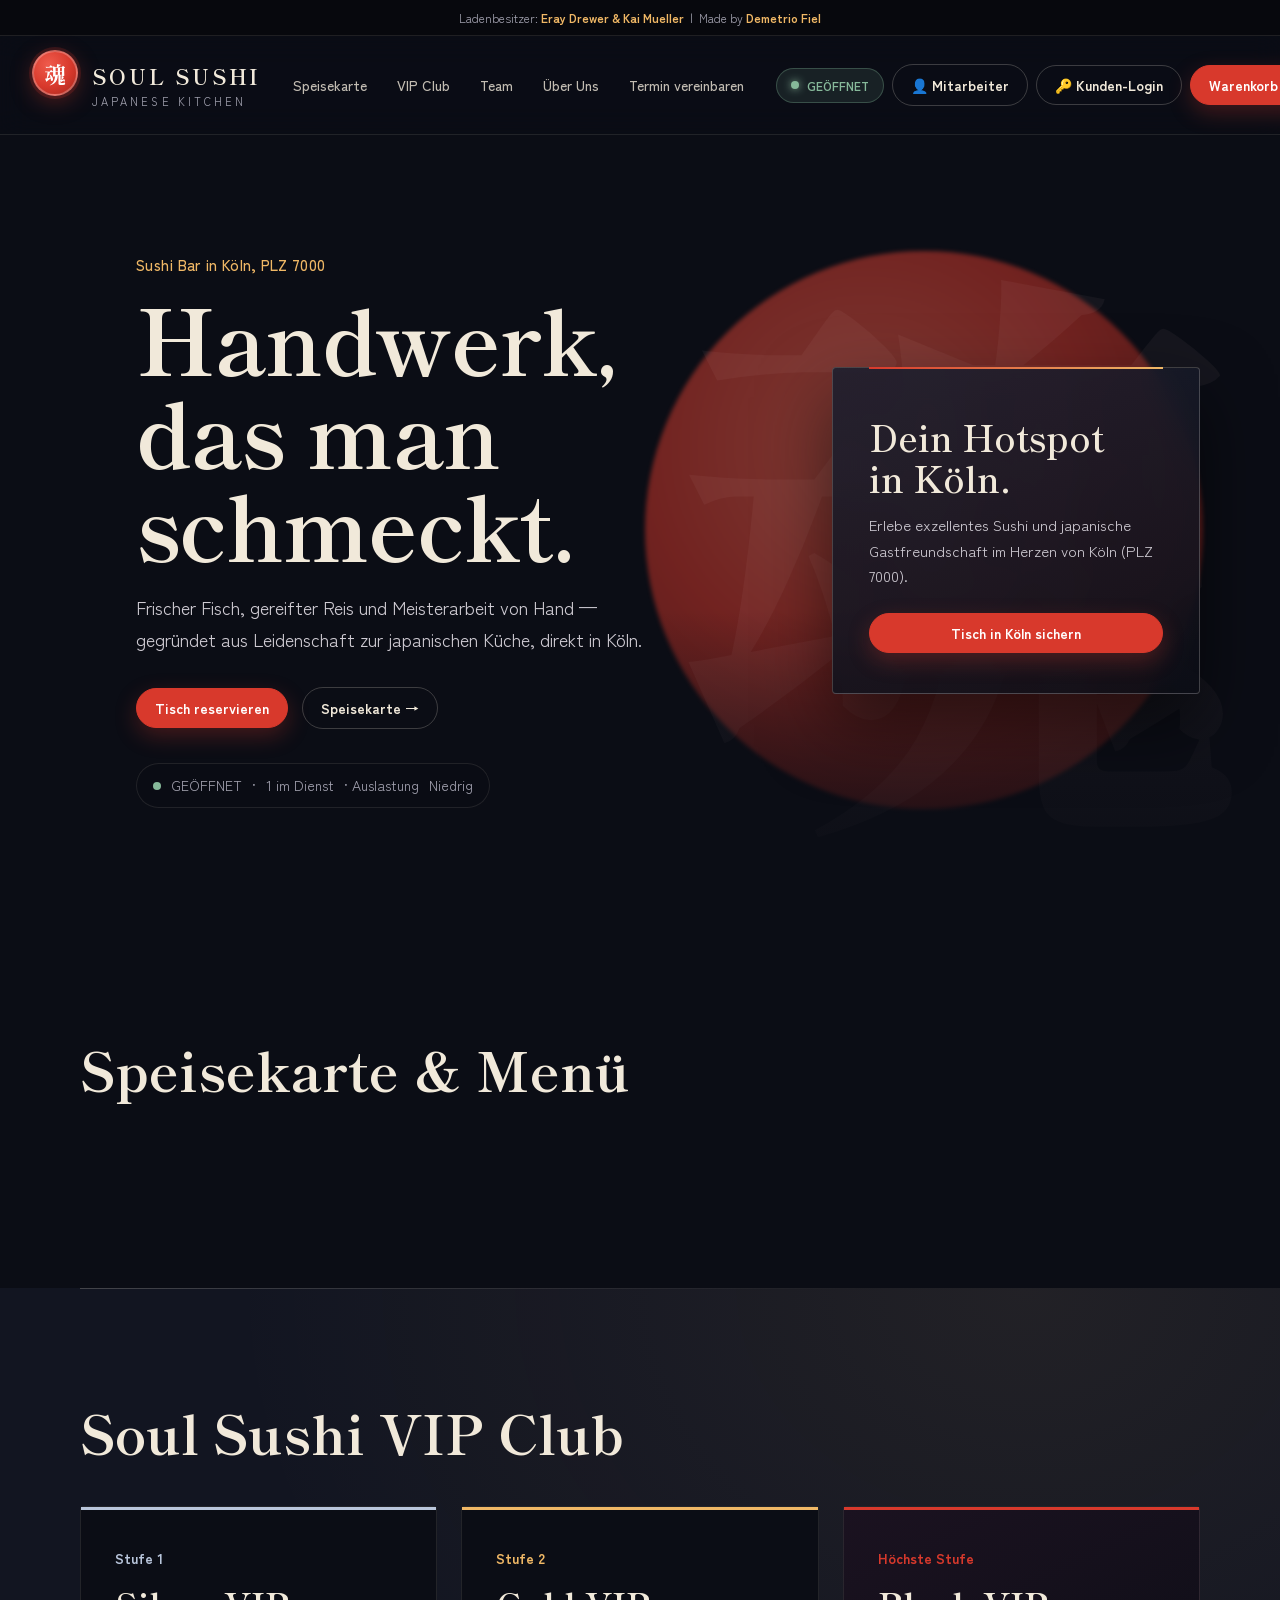
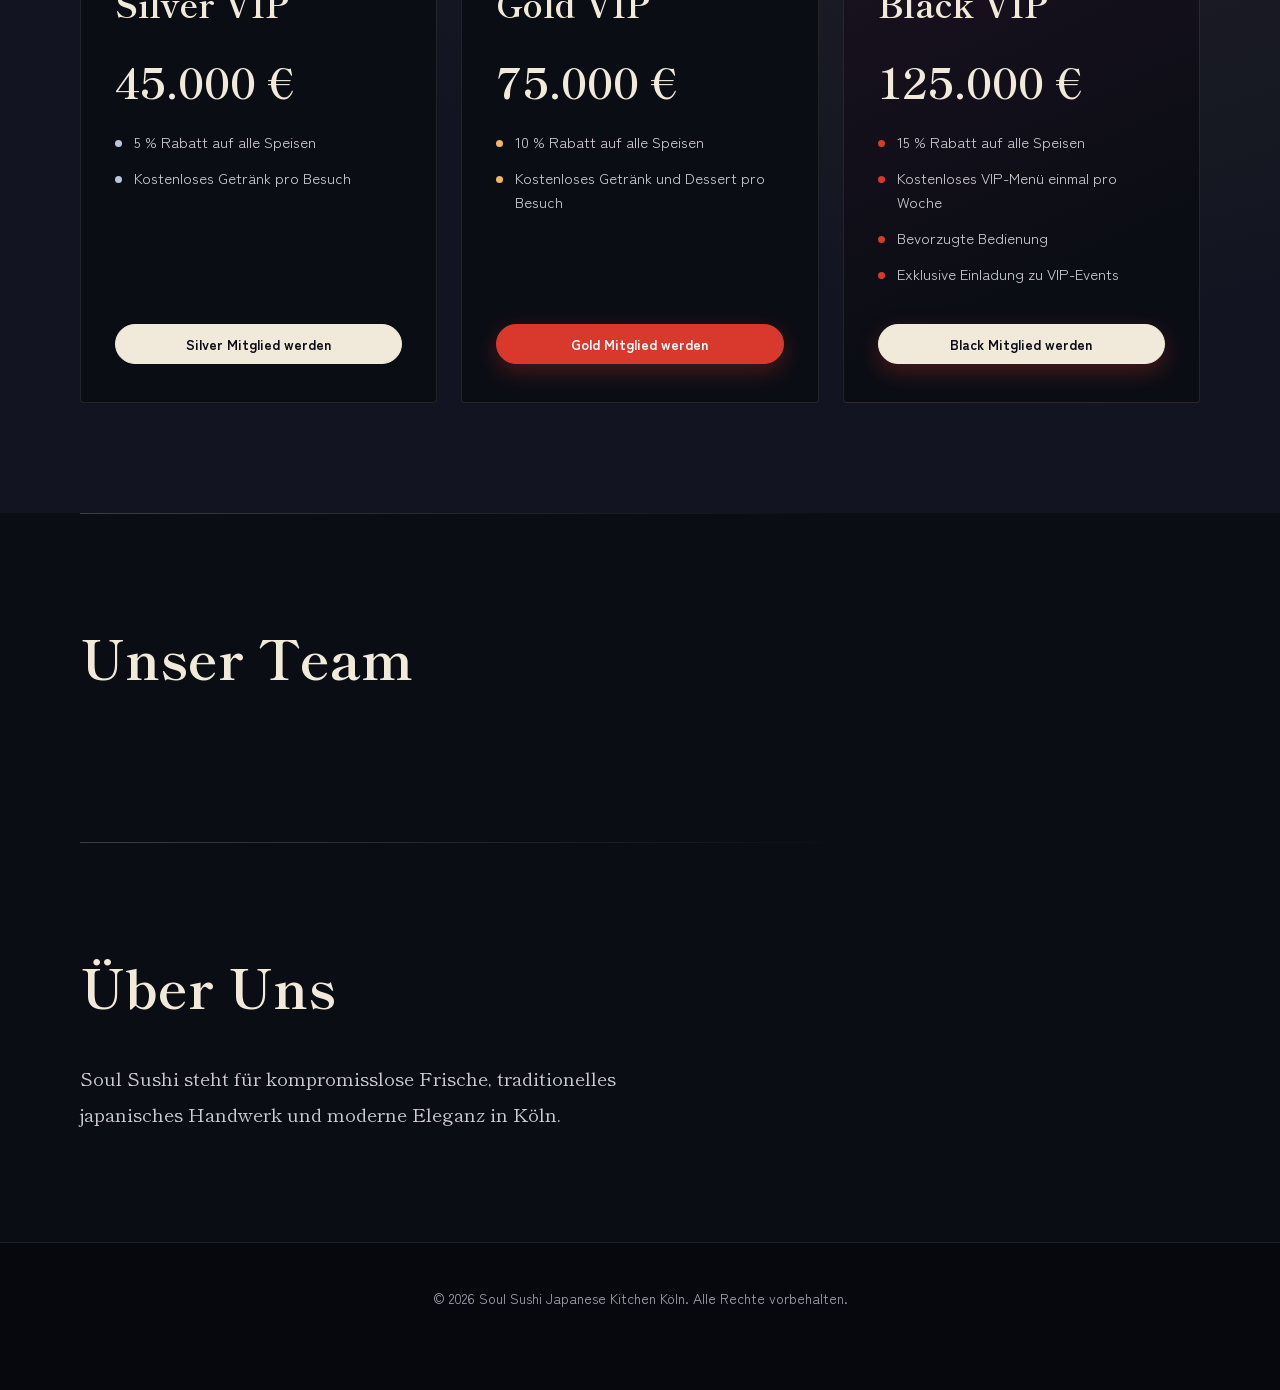
==== index.html @ c43ef445 "Add files via upload" ====
<!DOCTYPE html>
<html lang="de">
<head>
    <meta charset="UTF-8">
    <meta name="viewport" content="width=device-width, initial-scale=1.0">
    <title>SOUL SUSHI — Japanese Kitchen</title>
    <link rel="preconnect" href="https://fonts.googleapis.com">
    <link href="https://fonts.googleapis.com/css2?family=Shippori+Mincho:wght@500;600;700&family=Zen+Kaku+Gothic+New:wght@400;500;700&display=swap" rel="stylesheet">
    <link rel="stylesheet" href="style.css">
    <link rel="stylesheet" href="site.css">
</head>
<body>

    <!-- GANZ OBEN: Ladenbesitzer & Made by -->
    <div class="top-watermark-bar">
        Ladenbesitzer: <span>Eray Drewer & Kai Mueller</span> &nbsp;|&nbsp; Made by <span>Demetrio Fiel</span>
    </div>

    <header class="site-header">
        <div class="header-brand">
            <div class="emblem-badge"><span class="emblem-kanji">魂</span></div>
            <div class="brand-text">
                <h1>SOUL SUSHI</h1>
                <span>JAPANESE KITCHEN</span>
            </div>
        </div>

        <nav class="main-nav">
            <a href="#speisekarte" class="nav-link">Speisekarte</a>
            <a href="#vip" class="nav-link">VIP Club</a>
            <a href="#team" class="nav-link">Team</a>
            <a href="#about" class="nav-link">Über Uns</a>
            <a href="#termin" class="nav-link" onclick="openAppointmentModal(event)">Termin vereinbaren</a>
        </nav>

        <div class="header-actions">
            <div id="shopStatusBadge" class="status-badge"><span class="status-dot"></span><span id="shopStatusText">GEÖFFNET</span></div>
            <a href="staff.html" class="btn-nav-outline">👤 Mitarbeiter</a>
            <button type="button" class="btn-nav-outline" onclick="openCustomerAuthModal()" id="customerNavBtn">🔑 Kunden-Login</button>
            <button type="button" class="btn-nav-outline" onclick="openReservationModal()">Tisch reservieren</button>
            <button type="button" class="btn-red" onclick="openCartModal()">Warenkorb (<span id="cartCount">0</span>)</button>
        </div>
    </header>

    <section class="hero-section">
        <div class="hero-kanji" aria-hidden="true">魂</div>
        <div id="embers" aria-hidden="true"></div>
        <div class="hero-content">
            <!-- HIER GEÄNDERT: Köln PLZ 7000 -->
            <span class="eyebrow-red">Sushi Bar in Köln, PLZ 7000</span>
            <h2 class="hero-title">Handwerk, <br>das man schmeckt.</h2>
            <p class="hero-desc">Frischer Fisch, gereifter Reis und Meisterarbeit von Hand — gegründet aus Leidenschaft zur japanischen Küche, direkt in Köln.</p>
            <div class="hero-buttons">
                <button type="button" class="btn-red" onclick="openReservationModal()">Tisch reservieren</button>
                <a href="#speisekarte" class="btn-nav-outline">Speisekarte →</a>
            </div>
            <div class="hero-status-bar"><span class="status-dot-green"></span><span id="heroStatusSpan">GEÖFFNET</span> · <span id="heroActiveStaff">1 im Dienst</span> · Auslastung <span id="heroWorkload">Niedrig</span></div>
        </div>
        <div class="hero-right-box">
            <h3>Dein Hotspot <br>in Köln.</h3>
            <p>Erlebe exzellentes Sushi und japanische Gastfreundschaft im Herzen von Köln (PLZ 7000).</p>
            <button type="button" class="btn-red full-width" onclick="openReservationModal()">Tisch in Köln sichern</button>
        </div>
    </section>

    <main>
        <section id="speisekarte" class="content-section">
            <div class="section-header">
                <h2>Speisekarte & Menü</h2>
            </div>
            <div id="menuTabsContainer" class="menu-tabs-row"></div>
            <div id="menuGridContainer" class="menu-grid"></div>
        </section>

        <!-- VIP CLUB BEREICH -->
        <section id="vip" class="content-section">
            <div class="section-header">
                <h2>Soul Sushi VIP Club</h2>
            </div>
            <div class="vip-grid">
                <div class="vip-card silver">
                    <div>
                        <span class="vip-tier-label">Stufe 1</span>
                        <h3>Silver VIP</h3>
                        <div class="vip-price">45.000 €</div>
                        <ul class="vip-features"><li>5 % Rabatt auf alle Speisen</li><li>Kostenloses Getränk pro Besuch</li></ul>
                    </div>
                    <button type="button" class="btn-white full-width" onclick="openVipApplyModal('Silver VIP')">Silver Mitglied werden</button>
                </div>
                <div class="vip-card gold">
                    <div>
                        <span class="vip-tier-label">Stufe 2</span>
                        <h3>Gold VIP</h3>
                        <div class="vip-price">75.000 €</div>
                        <ul class="vip-features"><li>10 % Rabatt auf alle Speisen</li><li>Kostenloses Getränk und Dessert pro Besuch</li></ul>
                    </div>
                    <button type="button" class="btn-red full-width" onclick="openVipApplyModal('Gold VIP')">Gold Mitglied werden</button>
                </div>
                <div class="vip-card black">
                    <div>
                        <span class="vip-tier-label">Höchste Stufe</span>
                        <h3>Black VIP</h3>
                        <div class="vip-price">125.000 €</div>
                        <ul class="vip-features"><li>15 % Rabatt auf alle Speisen</li><li>Kostenloses VIP-Menü einmal pro Woche</li><li>Bevorzugte Bedienung</li><li>Exklusive Einladung zu VIP-Events</li></ul>
                    </div>
                    <button type="button" class="btn-red full-width" style="background: var(--washi); color: var(--ink); border-color: var(--washi);" onclick="openVipApplyModal('Black VIP')">Black Mitglied werden</button>
                </div>
            </div>
        </section>

        <section id="team" class="content-section">
            <div class="section-header">
                <h2>Unser Team</h2>
            </div>
            <div id="teamGridContainer" class="teamlist-cards-grid"></div>
        </section>

        <section id="about" class="content-section">
            <div class="section-header">
                <h2>Über Uns</h2>
            </div>
            <p>Soul Sushi steht für kompromisslose Frische, traditionelles japanisches Handwerk und moderne Eleganz in Köln.</p>
        </section>
    </main>

    <footer class="site-footer"><p>© 2026 Soul Sushi Japanese Kitchen Köln. Alle Rechte vorbehalten.</p></footer>

    <!-- KUNDEN LOGIN / REGISTRIERUNGS MODAL -->
    <div class="modal-backdrop" id="customerAuthModal">
        <div class="modal-box" style="max-width: 420px;">
            <h3 id="authModalTitle">Anmelden</h3>
            <div id="authErrorMsg" style="color: #c82333; font-size: 12px; margin-bottom: 10px; display: none;"></div>
            
            <form id="authForm" onsubmit="handleCustomerAuth(event)">
                <label class="field-label">BENUTZERNAME</label>
                <input type="text" id="authUsername" required placeholder="Dein Benutzername">
                
                <label class="field-label">PASSWORT</label>
                <input type="password" id="authPassword" required placeholder="••••••••">

                <div class="form-row" style="margin-top: 20px; flex-direction: column; gap: 10px;">
                    <button type="submit" class="btn-red full-width" id="authSubmitBtn">EINLOGGEN</button>
                    <button type="button" class="btn-nav-outline full-width" onclick="toggleAuthMode()" id="authSwitchBtn">Noch kein Konto? Hier registrieren</button>
                    <button type="button" class="btn-nav-outline full-width" onclick="closeCustomerAuthModal()">Abbrechen</button>
                </div>
            </form>
        </div>
    </div>

    <!-- KUNDEN PROFIL DASHBOARD MODAL -->
    <div class="modal-backdrop" id="customerProfileModal">
        <div class="modal-box" style="max-width: 480px;">
            <button type="button" class="profile-close-btn" onclick="closeCustomerAuthModal()" aria-label="Profil schließen" title="Schließen">&times;</button>
            <h3 id="profileUsernameTitle">Willkommen</h3>
            <div style="background: rgba(241,233,218,.04); padding: 20px; border-radius: 3px; margin-bottom: 20px; border: 1px solid var(--line);">
                <p style="margin: 0 0 10px 0; font-size: 14px;"><strong>Kundenstatus:</strong> <span id="profileVipBadge" style="color: var(--lantern);">Kein VIP</span></p>
                <p style="margin: 0 0 10px 0; font-size: 14px;"><strong>Stammkunden-Status:</strong> <span id="profileStammBadge">Nein</span></p>
                <p style="margin: 0 0 10px 0; font-size: 14px;"><strong>Hausverbot:</strong> <span id="profileHausverbotBadge" style="color: var(--matcha);">Nein</span></p>
                <p style="margin: 0; font-size: 14px;"><strong>Dein Rabatt:</strong> <span id="profileDiscount" style="color: var(--matcha);">0 %</span></p>
            </div>
            <div style="margin-bottom: 20px;">
                <p style="margin: 0 0 10px 0; font-size: 14px;"><strong>Deine Termine</strong></p>
                <div id="profileAppointments" style="max-height: 200px; overflow-y: auto;"></div>
            </div>
            <button type="button" class="btn-red full-width" onclick="customerLogout()">ABMELDEN</button>
        </div>
    </div>

    <!-- VIP BEWERBUNGS MODAL -->
    <div class="modal-backdrop" id="vipApplyModal">
        <div class="modal-box" style="max-width: 420px;">
            <h3 id="vipApplyTitle">VIP Mitglied werden</h3>
            <p style="font-size: 13px; color: #ccc; margin-bottom: 15px;">Bitte gib deine Handynummer an, damit unsere Leitungsebene deinen Antrag bearbeiten kann.</p>
            <form onsubmit="submitVipApplication(event)">
                <input type="hidden" id="vipApplyTier">
                <label class="field-label">HANDYNUMMER</label>
                <input type="tel" id="vipApplyPhone" required placeholder="+49 176 ...">
                <div class="form-row">
                    <button type="button" class="btn-nav-outline full-width" onclick="closeVipApplyModal()">Abbrechen</button>
                    <button type="submit" class="btn-red full-width">Antrag absenden</button>
                </div>
            </form>
        </div>
    </div>

    <!-- TERMIN VEREINBAREN -->
    <div class="modal-backdrop" id="appointmentModal">
        <div class="modal-box">
            <h3>Termin anfragen</h3>
            <form onsubmit="submitAppointment(event)">
                <label class="field-label">NAME</label>
                <input type="text" id="apptName" required maxlength="60" placeholder="Dein Name">
                <label class="field-label">ANLIEGEN</label>
                <input type="text" id="apptConcern" required maxlength="400" placeholder="Worum geht es?">
                <label class="field-label">DATUM</label>
                <input type="date" id="apptDateInput" required>
                <label class="field-label">UHRZEIT</label>
                <input type="time" id="apptTimeInput" required>
                <label class="field-label">TELEFONNUMMER</label>
                <input type="tel" id="apptPhone" required maxlength="40" placeholder="+49 176 ...">
                <div class="form-row" style="margin-top:20px;">
                    <button type="button" class="btn-nav-outline full-width" onclick="closeAppointmentModal()">Abbrechen</button>
                    <button type="submit" class="btn-red full-width">Anfragen</button>
                </div>
            </form>
        </div>
    </div>

    <div class="modal-backdrop" id="reservationModal">
        <div class="modal-box">
            <h3>Reservierung anfragen</h3>
            <form onsubmit="submitReservation(event)">
                <label class="field-label">NAME</label>
                <input type="text" id="resName" required placeholder="Dein Name">
                <label class="field-label">PERSONENANZAHL</label>
                <input type="number" id="resGuests" min="1" max="20" value="2" required>
                <label class="field-label">DATUM</label>
                <input type="text" id="resDate" value="Heute" required>
                <label class="field-label">UHRZEIT</label>
                <input type="text" id="resTime" value="19:00" required>
                <label class="field-label">BEREICH</label>
                <select id="resType">
                    <option value="Hauptraum">Hauptraum</option>
                    <option value="Sushi Bar">Sushi Bar</option>
                </select>
                <div class="form-row" style="margin-top:20px;">
                    <button type="button" class="btn-nav-outline full-width" onclick="closeReservationModal()">Abbrechen</button>
                    <button type="submit" class="btn-red full-width">Anfragen</button>
                </div>
            </form>
        </div>
    </div>

    <div class="modal-backdrop" id="cartModal">
        <div class="modal-box">
            <h3>Warenkorb</h3>
            <div id="cartItemsList" style="margin: 15px 0; max-height: 250px; overflow-y: auto;"></div>
            <div class="cart-total-row"><span>Gesamtsumme:</span><strong id="cartModalTotal">0,00 €</strong></div>
            <div class="form-row" style="margin-top:20px;">
                <button type="button" class="btn-nav-outline full-width" onclick="closeCartModal()">Schließen</button>
                <button type="button" class="btn-red full-width" onclick="checkoutOrder()">Bestellung absenden</button>
            </div>
        </div>
    </div>

    <div id="toast" class="toast"></div>
    <div id="discordCommunityLink" style="text-align:center;padding:18px 12px;background:#07080d;color:var(--washi);">
        <a id="discordInviteAnchor" href="#" target="_blank" rel="noopener noreferrer" style="display:none;color:var(--lantern);font-weight:700;text-decoration:none;">💬 Tritt unserem Discord-Server bei</a>
    </div>
    <script src="config.js"></script>
    <script src="api.js"></script>
    <script src="app.js"></script>
    <script src="fx.js"></script>
</body>
</html>
---- style.css ----
:root {
    --bg-dark: #0b0d15;
    --panel-dark: #121521;
    --panel-border: rgba(241, 233, 218, 0.12);
    --accent-red: #d8392c;
    --accent-red-hover: #e8483a;
    --text-main: #f1e9da;
    --text-muted: #a3a2b0;
    --green-live: #86b99a;
    --gold-role: #f0b866;
    --font-serif: 'Shippori Mincho', Georgia, serif;
    --font-sans: 'Zen Kaku Gothic New', system-ui, sans-serif;
}

* { box-sizing: border-box; margin: 0; padding: 0; }

body {
    background-color: var(--bg-dark);
    color: var(--text-main);
    font-family: var(--font-sans);
    overflow-x: hidden;
    min-height: 100vh;
}

/* --- NAVBAR --- */
.navbar {
    position: fixed; top: 0; left: 0; width: 100%; z-index: 50;
    display: flex; justify-content: space-between; align-items: center;
    padding: 18px 36px;
    background: linear-gradient(to bottom, rgba(0, 0, 0, 0.85), rgba(0, 0, 0, 0));
}
.nav-left, .nav-right { display: flex; align-items: center; gap: 22px; }
.brand-logo { display: flex; align-items: center; gap: 10px; text-decoration: none; color: #fff; }
.brand-icon { font-size: 24px; }
.brand-text { display: flex; flex-direction: column; }
.brand-title { font-weight: 800; font-size: 13px; letter-spacing: 2px; }
.brand-sub { font-size: 9px; letter-spacing: 3px; color: var(--text-muted); }

.nav-links { display: flex; gap: 18px; margin-left: 16px; }
.nav-links button {
    background: none; border: none; color: #e0e0e0; font-family: var(--font-sans);
    font-size: 11px; font-weight: 600; letter-spacing: 1.5px; cursor: pointer;
}
.nav-links button:hover { color: #fff; }

.nav-status-badge { display: flex; align-items: center; gap: 8px; font-size: 11px; font-weight: 700; letter-spacing: 1.5px; }
.status-dot { width: 8px; height: 8px; border-radius: 50%; background-color: var(--green-live); box-shadow: 0 0 8px var(--green-live); }
.status-dot.closed { background-color: var(--accent-red); box-shadow: 0 0 8px var(--accent-red); }

.btn-nav-outline {
    background: rgba(15, 15, 18, 0.75); border: 1px solid rgba(255, 255, 255, 0.25);
    color: #fff; padding: 9px 16px; font-size: 11px; font-weight: 600; letter-spacing: 1.5px;
    cursor: pointer; backdrop-filter: blur(6px);
}
.btn-nav-outline:hover { border-color: #fff; background: rgba(255, 255, 255, 0.1); }

.btn-nav-cart {
    background: var(--accent-red); border: none; color: #fff;
    padding: 10px 16px; font-size: 11px; font-weight: 700; letter-spacing: 1.5px; cursor: pointer;
}

/* --- SPLIT HERO --- */
.split-hero { position: relative; width: 100vw; height: 100vh; overflow: hidden; display: flex; }
.hero-left { position: absolute; inset: 0; width: 100%; height: 100%; z-index: 1; }
.hero-right { position: absolute; inset: 0; width: 100%; height: 100%; z-index: 2; clip-path: polygon(51% 0, 100% 0, 100% 100%, 61% 100%); }
.diagonal-divider { position: absolute; inset: 0; z-index: 3; pointer-events: none; }
.diagonal-divider::after {
    content: ''; position: absolute; top: -5%; left: 51%; width: 1px; height: 115%;
    background: rgba(255, 255, 255, 0.35); transform: rotate(-10.8deg); transform-origin: top left;
}
.hero-bg { position: absolute; inset: 0; background-size: cover; background-position: center; }
.left-bg { background-image: url('https://images.unsplash.com/photo-1579871494447-9811cf80d66c?auto=format&fit=crop&w=1800&q=80'); }
.right-bg { background-image: url('https://images.unsplash.com/photo-1553621042-f6e147245754?auto=format&fit=crop&w=1800&q=80'); }
.left-overlay { position: absolute; inset: 0; background: linear-gradient(90deg, rgba(8, 8, 10, 0.88) 0%, rgba(8, 8, 10, 0.55) 45%, rgba(8, 8, 10, 0.35) 100%); }
.right-overlay { position: absolute; inset: 0; background: linear-gradient(270deg, rgba(8, 8, 10, 0.92) 0%, rgba(8, 8, 10, 0.72) 45%, rgba(8, 8, 10, 0.5) 100%); }

.hero-content-left { position: relative; z-index: 4; max-width: 540px; padding: 150px 0 0 60px; }
.emblem-badge {
    width: 130px; height: 130px; border-radius: 50%; border: 2px solid rgba(255, 255, 255, 0.25);
    background: rgba(10, 10, 12, 0.8); display: flex; align-items: center; justify-content: center; margin-bottom: 24px;
}
.emblem-inner { text-align: center; display: flex; flex-direction: column; align-items: center; }
.emblem-kanji { font-family: var(--font-serif); font-size: 34px; color: var(--accent-red); line-height: 1; }
.emblem-name { font-size: 11px; font-weight: 800; letter-spacing: 2px; margin-top: 4px; }
.emblem-stars { font-size: 9px; color: var(--gold-role); margin-top: 3px; }

.eyebrow-red { color: var(--accent-red); font-size: 11px; font-weight: 700; letter-spacing: 2.5px; text-transform: uppercase; margin-bottom: 10px; display: block; }
.hero-title { font-family: var(--font-serif); font-size: 64px; font-weight: 500; line-height: 1.04; margin-bottom: 18px; }
.hero-desc { font-size: 14px; line-height: 1.65; color: #d0d3d8; margin-bottom: 28px; max-width: 440px; }
.hero-actions { display: flex; align-items: center; gap: 22px; margin-bottom: 34px; }

.btn-white { background: #ffffff; color: #0a0a0c; border: none; padding: 14px 26px; font-family: var(--font-sans); font-size: 11px; font-weight: 700; letter-spacing: 1.8px; cursor: pointer; }
.btn-red { background: var(--accent-red); color: #ffffff; border: none; padding: 14px 26px; font-family: var(--font-sans); font-size: 11px; font-weight: 700; letter-spacing: 1.8px; cursor: pointer; }
.btn-red:hover { background: var(--accent-red-hover); }
.btn-ghost-arrow { background: none; border: none; color: #ffffff; font-family: var(--font-sans); font-size: 11px; font-weight: 600; letter-spacing: 2px; cursor: pointer; display: flex; align-items: center; gap: 10px; }

.live-pill { display: inline-flex; align-items: center; gap: 10px; background: rgba(15, 15, 18, 0.85); border: 1px solid rgba(255, 255, 255, 0.15); padding: 10px 18px; font-size: 12px; }

.hero-content-right { position: absolute; right: 60px; top: 165px; z-index: 4; max-width: 440px; display: flex; flex-direction: column; align-items: flex-end; text-align: right; }
.right-align { text-align: right; justify-content: flex-end; }
.right-brand { display: flex; align-items: center; gap: 12px; margin-bottom: 24px; }
.slash-bars { color: var(--accent-red); font-size: 34px; font-weight: 800; font-style: italic; letter-spacing: -2px; }
.right-logo-main { display: block; font-size: 32px; font-weight: 800; font-style: italic; letter-spacing: 2px; line-height: 1; }
.right-logo-sub { display: block; font-size: 10px; letter-spacing: 3.5px; color: var(--text-muted); margin-top: 4px; }

.countdown-label { font-size: 10px; letter-spacing: 2px; color: var(--text-muted); margin-bottom: 10px; }
.countdown-boxes { display: flex; justify-content: flex-end; gap: 8px; margin-bottom: 16px; }
.cd-box { background: rgba(15, 15, 18, 0.85); border: 1px solid rgba(255, 255, 255, 0.18); width: 54px; padding: 8px 0; text-align: center; }
.cd-box span { display: block; font-size: 18px; font-weight: 700; }
.cd-box small { font-size: 9px; color: var(--text-muted); }

.right-stats { display: flex; justify-content: flex-end; gap: 28px; }
.right-stats small { display: block; font-size: 9px; color: var(--text-muted); }
.right-stats strong { font-family: var(--font-serif); font-size: 22px; }

.scroll-hint { position: absolute; bottom: 22px; left: 50%; transform: translateX(-50%); z-index: 10; }
.mouse-icon { width: 22px; height: 36px; border: 1.5px solid rgba(255, 255, 255, 0.45); border-radius: 12px; display: flex; justify-content: center; padding-top: 6px; }
.mouse-icon span { width: 2px; height: 7px; background: #fff; border-radius: 2px; }

/* --- MODALS --- */
.modal-backdrop { position: fixed; inset: 0; background: rgba(0, 0, 0, 0.82); backdrop-filter: blur(8px); z-index: 100; display: none; align-items: center; justify-content: center; padding: 20px; }
.modal-backdrop.open { display: flex; }
.modal-box { background: var(--panel-dark); border: 1px solid var(--panel-border); width: 100%; max-width: 560px; max-height: 88vh; overflow-y: auto; padding: 28px; }
.modal-large { max-width: 920px; }
.modal-header { display: flex; justify-content: space-between; align-items: flex-start; border-bottom: 1px solid var(--panel-border); padding-bottom: 16px; margin-bottom: 20px; }
.modal-header h3 { font-family: var(--font-serif); font-size: 32px; font-weight: 500; }
.close-btn { background: none; border: 1px solid var(--panel-border); color: #fff; width: 34px; height: 34px; cursor: pointer; }

.category-tabs { display: flex; gap: 10px; margin-bottom: 20px; flex-wrap: wrap; }
.cat-tab { background: rgba(255, 255, 255, 0.05); border: 1px solid var(--panel-border); color: #ccc; padding: 8px 16px; font-size: 11px; font-weight: 600; cursor: pointer; }
.cat-tab.active { background: var(--accent-red); border-color: var(--accent-red); color: #fff; }
.menu-grid { display: grid; grid-template-columns: repeat(auto-fill, minmax(250px, 1fr)); gap: 16px; }
.menu-card { background: rgba(255, 255, 255, 0.03); border: 1px solid var(--panel-border); padding: 18px; display: flex; flex-direction: column; justify-content: space-between; }
.menu-card h4 { font-size: 16px; margin-bottom: 6px; }
.menu-card p { font-size: 12px; color: var(--text-muted); line-height: 1.5; margin-bottom: 14px; }
.menu-card-bottom { display: flex; justify-content: space-between; align-items: center; }

input, select { width: 100%; background: #0a0a0c; border: 1px solid var(--panel-border); color: #fff; padding: 11px 14px; font-family: var(--font-sans); font-size: 13px; margin-bottom: 12px; }
.form-row { display: flex; gap: 12px; }
.full-width { width: 100%; }
.pin-input { text-align: center; font-size: 24px; letter-spacing: 10px; }

.cart-item { display: flex; justify-content: space-between; align-items: center; padding: 12px 0; border-bottom: 1px solid var(--panel-border); }
.cart-total-row { display: flex; justify-content: space-between; font-size: 18px; margin: 16px 0; }

/* =========================================================
   MITARBEITERPORTAL (staff.html) & TEAMLISTE
   ========================================================= */
.staff-page-body { background: #090b12; min-height: 100vh; }
.staff-login-screen { min-height: 100vh; display: flex; align-items: center; justify-content: center; padding: 24px; background: radial-gradient(circle at 50% 0%, #1c2033 0%, #090b12 70%); }
.login-card { background: #111116; border: 1px solid rgba(255, 255, 255, 0.14); width: 100%; max-width: 440px; padding: 36px; }
.field-label { display: block; font-size: 10px; font-weight: 700; letter-spacing: 1.5px; color: #9ea3ab; margin-bottom: 6px; text-transform: uppercase; }
.demo-pins-box { margin-top: 18px; padding: 12px; background: rgba(255, 255, 255, 0.03); border: 1px solid rgba(255, 255, 255, 0.08); font-size: 11px; line-height: 1.6; color: #aaa; text-align: center; }
.back-home-link { display: block; text-align: center; margin-top: 18px; font-size: 12px; color: #fff; text-decoration: none; opacity: 0.75; }

.staff-workspace { min-height: 100vh; display: flex; flex-direction: column; }
.workspace-header {
    display: flex; justify-content: space-between; align-items: center;
    padding: 18px 36px; background: #101015; border-bottom: 1px solid rgba(255, 255, 255, 0.12);
    gap: 16px; flex-wrap: wrap;
}
.portal-badge { background: var(--accent-red); color: #fff; font-size: 10px; font-weight: 800; letter-spacing: 2px; padding: 6px 10px; }
.ws-brand { display: flex; align-items: center; gap: 14px; }
.ws-brand h2 { font-family: var(--font-serif); font-size: 26px; font-weight: 500; }
.ws-brand p { font-size: 12px; color: #aaa; }

.ws-nav { display: flex; gap: 8px; flex-wrap: wrap; }
.ws-tab { background: rgba(255, 255, 255, 0.05); border: 1px solid rgba(255, 255, 255, 0.12); color: #ccc; padding: 10px 16px; font-size: 12px; font-weight: 600; cursor: pointer; }
.ws-tab.active { background: #ffffff; color: #0a0a0c; border-color: #ffffff; }
.ws-actions { display: flex; gap: 10px; align-items: center; }

.workspace-main { flex: 1; max-width: 1500px; width: 100%; margin: 0 auto; padding: 32px 36px; }

/* WICHTIG: Nur der aktive Reiter wird angezeigt! */
.ws-panel { display: none; }
.ws-panel.active { display: block; }

.clock-hero-box { display: flex; justify-content: space-between; align-items: center; background: linear-gradient(90deg, #16161d, #101014); border: 1px solid rgba(255, 255, 255, 0.14); padding: 26px 32px; margin-bottom: 24px; flex-wrap: wrap; gap: 16px; }
.clock-hero-box h3 { font-family: var(--font-serif); font-size: 32px; font-weight: 500; }

.portal-kpi-row { display: grid; grid-template-columns: repeat(4, 1fr); gap: 18px; margin-bottom: 32px; }
.kpi-card { background: #121217; border: 1px solid var(--panel-border); padding: 20px; }
.kpi-card small { display: block; font-size: 10px; letter-spacing: 1.8px; color: var(--text-muted); margin-bottom: 8px; }
.kpi-card strong { font-family: var(--font-serif); font-size: 30px; }

.section-header-row { margin-bottom: 18px; border-bottom: 1px solid var(--panel-border); padding-bottom: 12px; }
.section-header-row h3 { font-family: var(--font-serif); font-size: 30px; font-weight: 500; }

.staff-grid { display: grid; grid-template-columns: repeat(auto-fill, minmax(320px, 1fr)); gap: 16px; }
.staff-card { background: #111115; border: 1px solid var(--panel-border); padding: 18px; display: flex; justify-content: space-between; align-items: center; }

/* TEAMLISTE MIT BILDERN (FÜR STARTSEITE & VORSCHAU) */
.teamlist-cards-grid { display: grid; grid-template-columns: repeat(auto-fill, minmax(220px, 1fr)); gap: 20px; }
.team-member-card { background: #111116; border: 1px solid rgba(255, 255, 255, 0.12); overflow: hidden; display: flex; flex-direction: column; }
.team-avatar-wrap { position: relative; width: 100%; height: 220px; background: #1a1a22; }
.team-avatar-wrap img { width: 100%; height: 100%; object-fit: cover; }
.team-duty-pill { position: absolute; top: 10px; right: 10px; background: rgba(10, 10, 12, 0.85); border: 1px solid rgba(255, 255, 255, 0.2); padding: 4px 9px; font-size: 10px; font-weight: 700; }
.team-member-info { padding: 16px; }
.team-role-tag { display: inline-block; font-size: 10px; font-weight: 800; letter-spacing: 1.5px; text-transform: uppercase; padding: 4px 10px; margin-bottom: 8px; color: #fff; }
.team-member-info h4 { font-family: var(--font-serif); font-size: 24px; font-weight: 600; }

/* VERWALTUNG */
.admin-banner { display: flex; justify-content: space-between; align-items: center; background: linear-gradient(90deg, rgba(200, 35, 51, 0.18), rgba(18, 18, 22, 0.9)); border: 1px solid rgba(200, 35, 51, 0.45); padding: 20px 24px; margin-bottom: 24px; }
.admin-banner h3 { font-family: var(--font-serif); font-size: 28px; font-weight: 500; }
.role-pill { background: var(--gold-role); color: #000; font-size: 11px; font-weight: 800; letter-spacing: 1.5px; padding: 6px 14px; text-transform: uppercase; }

.admin-subtabs { display: flex; gap: 10px; margin-bottom: 22px; flex-wrap: wrap; }
.admin-subtab { background: #121217; border: 1px solid rgba(255, 255, 255, 0.15); color: #ccc; padding: 11px 18px; font-size: 12px; font-weight: 600; cursor: pointer; }
.admin-subtab.active { background: var(--accent-red); border-color: var(--accent-red); color: #fff; }

.admin-subpanel { display: none; }
.admin-subpanel.active { display: block; }

.admin-two-col { display: grid; grid-template-columns: 1fr 1.2fr; gap: 22px; }
.admin-card { background: #111115; border: 1px solid var(--panel-border); padding: 22px; }
.admin-card h4 { font-size: 16px; margin-bottom: 6px; }
.muted-small { font-size: 12px; color: var(--text-muted); margin-bottom: 16px; }
.admin-scroll-list { margin-top: 14px; overflow-y: auto; display: flex; flex-direction: column; gap: 8px; }
.admin-menu-grid { margin-top: 16px; display: grid; grid-template-columns: repeat(auto-fill, minmax(280px, 1fr)); gap: 10px; }

.list-item-card { background: #0a0a0c; border: 1px solid var(--panel-border); padding: 14px; display: flex; justify-content: space-between; align-items: center; gap: 12px; }

.kitchen-grid { display: grid; grid-template-columns: repeat(auto-fill, minmax(300px, 1fr)); gap: 16px; }
.order-ticket { background: #111115; border: 1px solid var(--panel-border); border-top: 3px solid var(--accent-red); padding: 18px; }
.order-ticket.done { border-top-color: var(--green-live); opacity: 0.7; }

.pos-layout { display: grid; grid-template-columns: 1.6fr 1fr; gap: 24px; }
.pos-menu { display: grid; grid-template-columns: repeat(auto-fill, minmax(190px, 1fr)); gap: 12px; }
.pos-btn { background: #111115; border: 1px solid var(--panel-border); color: #fff; padding: 14px; text-align: left; cursor: pointer; }
.pos-ticket { background: #111115; border: 1px solid var(--panel-border); padding: 20px; }

.two-col { display: grid; grid-template-columns: 1fr 1fr; gap: 24px; }
.toast { position: fixed; bottom: 28px; right: 28px; background: var(--accent-red); color: #fff; padding: 14px 22px; font-size: 13px; font-weight: 600; z-index: 200; display: none; }

@media (max-width: 980px) {
    .nav-links { display: none; }
    .split-hero { flex-direction: column; height: auto; }
    .hero-left, .hero-right { position: relative; clip-path: none; padding: 120px 24px 60px; }
    .hero-content-left, .hero-content-right { position: static; padding: 0; align-items: flex-start; text-align: left; }
    .right-align, .countdown-boxes, .right-stats { text-align: left; justify-content: flex-start; }
    .diagonal-divider { display: none; }
    .portal-kpi-row, .admin-two-col, .pos-layout, .two-col { grid-template-columns: 1fr; }
}
/* Schließen-Schaltfläche im Kundenprofil */
.profile-close-btn {
    position: absolute;
    top: 10px;
    right: 12px;
    width: 36px;
    height: 36px;
    display: inline-flex;
    align-items: center;
    justify-content: center;
    border: 1px solid rgba(255,255,255,0.18);
    border-radius: 50%;
    background: rgba(255,255,255,0.06);
    color: #fff;
    font-size: 27px;
    line-height: 1;
    cursor: pointer;
    transition: background .2s ease, border-color .2s ease;
}
.profile-close-btn:hover {
    background: rgba(200,35,51,0.22);
    border-color: var(--accent-red);
}


/* Mitarbeiterportal: weichere Bedienelemente, gleiche Farbwelt */
.ws-tab, .admin-subtab, .btn-red, .btn-white, .btn-nav-outline { border-radius: 999px; transition: transform .25s cubic-bezier(.2,.7,.2,1), background .25s, border-color .25s, box-shadow .25s; letter-spacing: 0; }
.ws-tab:hover, .admin-subtab:hover, .btn-nav-outline:hover { border-color: #f0b866; }
.btn-red:hover, .btn-white:hover { transform: translateY(-1px); }
.kpi-card, .admin-card, .staff-card, .list-item-card, .order-ticket, .pos-ticket, .pos-btn { border-radius: 4px; transition: border-color .3s, transform .35s cubic-bezier(.2,.7,.2,1); }
.kpi-card:hover, .staff-card:hover, .pos-btn:hover { border-color: rgba(241,233,218,.28); transform: translateY(-2px); }
.modal-box { animation: pop .4s cubic-bezier(.2,.7,.2,1) both; }
@keyframes pop { from { opacity: 0; transform: translateY(16px) scale(.98); } }
:focus-visible { outline: 2px solid #f0b866; outline-offset: 3px; }
@media (prefers-reduced-motion: reduce) { *, *::before, *::after { animation: none !important; transition: none !important; } }
---- site.css ----
/* Soul Sushi – Izakaya bei Nacht
   Indigo-Tinte, Lackrot, Laternengold, Washi-Weiß. */
:root {
  --ink: #0b0d15;
  --ink-2: #121521;
  --ink-3: #1a1e2e;
  --line: rgba(241, 233, 218, 0.10);
  --line-strong: rgba(241, 233, 218, 0.22);
  --washi: #f1e9da;
  --mist: #a3a2b0;
  --lacquer: #d8392c;
  --lacquer-deep: #a8271d;
  --lantern: #f0b866;
  --matcha: #86b99a;
  --font-display: 'Shippori Mincho', 'Cormorant Garamond', Georgia, serif;
  --font-body: 'Zen Kaku Gothic New', 'Montserrat', system-ui, sans-serif;
  --ease: cubic-bezier(.2, .7, .2, 1);
}
html { scroll-behavior: smooth; scroll-padding-top: 90px; }
body {
  background: var(--ink); color: var(--washi); font-family: var(--font-body);
  margin: 0; overflow-x: hidden; line-height: 1.6; -webkit-font-smoothing: antialiased;
}
::selection { background: var(--lacquer); color: #fff; }
:focus-visible { outline: 2px solid var(--lantern); outline-offset: 3px; }

/* ---------- Kopfzeile ---------- */
.top-watermark-bar { background: #07080d; color: var(--mist); font-size: 12px; text-align: center; padding: 8px 12px; border-bottom: 1px solid var(--line); }
.top-watermark-bar span { color: var(--lantern); font-weight: 700; }

.site-header {
  display: flex; justify-content: space-between; align-items: center; gap: 20px;
  padding: 14px 32px; position: sticky; top: 0; z-index: 1000;
  background: rgba(11, 13, 21, .72); backdrop-filter: blur(14px) saturate(1.2);
  border-bottom: 1px solid var(--line); transition: padding .35s var(--ease), background .35s;
}
.site-header.scrolled { padding-top: 8px; padding-bottom: 8px; background: rgba(11, 13, 21, .92); }
.header-brand { display: flex; align-items: center; gap: 14px; }
.emblem-badge {
  width: 46px; height: 46px; border-radius: 50%; display: grid; place-items: center;
  background: radial-gradient(circle at 35% 30%, #ef5b4c, var(--lacquer) 55%, var(--lacquer-deep));
  box-shadow: 0 0 0 3px rgba(216, 57, 44, .18), 0 6px 22px rgba(216, 57, 44, .35);
  transition: transform .6s var(--ease);
}
.header-brand:hover .emblem-badge { transform: rotate(-8deg) scale(1.06); }
.emblem-kanji { font-family: var(--font-display); color: #fff; font-size: 22px; font-weight: 700; }
.brand-text { white-space: nowrap; }
.brand-text h1 { font-family: var(--font-display); font-size: 21px; margin: 0; font-weight: 700; letter-spacing: .14em; }
.brand-text span { font-size: 11px; color: var(--mist); letter-spacing: .28em; }

.main-nav { display: flex; gap: 6px; }
.main-nav a {
  color: var(--washi); text-decoration: none; font-size: 14px; font-weight: 500; padding: 8px 12px; white-space: nowrap;
  position: relative; opacity: .8; transition: opacity .25s;
}
.main-nav a::after {
  content: ''; position: absolute; left: 14px; right: 14px; bottom: 3px; height: 1px;
  background: var(--lantern); transform: scaleX(0); transform-origin: left; transition: transform .4s var(--ease);
}
.main-nav a:hover { opacity: 1; }
.main-nav a:hover::after { transform: scaleX(1); }

.header-actions { display: flex; align-items: center; gap: 8px; justify-content: flex-end; }
.status-badge {
  display: flex; align-items: center; gap: 8px; font-size: 12px; font-weight: 700;
  padding: 7px 14px; border-radius: 999px; background: rgba(134, 185, 154, .12); color: var(--matcha);
  border: 1px solid rgba(134, 185, 154, .3);
}
.status-badge.closed { background: rgba(216, 57, 44, .12); color: #f08a80; border-color: rgba(216, 57, 44, .35); }
.status-dot { width: 8px; height: 8px; border-radius: 50%; background: var(--matcha); animation: pulse 2.4s ease-in-out infinite; }
.status-badge.closed .status-dot { background: var(--lacquer); animation: none; }
@keyframes pulse { 0%,100% { box-shadow: 0 0 0 0 rgba(134,185,154,.55); } 50% { box-shadow: 0 0 0 7px rgba(134,185,154,0); } }

.btn-nav-outline, .btn-red, .btn-white {
  font-family: var(--font-body); font-size: 14px; font-weight: 700; padding: 9px 18px; border-radius: 999px;
  letter-spacing: 0; text-transform: none; white-space: nowrap; backdrop-filter: none;
  cursor: pointer; text-decoration: none; display: inline-flex; align-items: center; gap: 8px;
  transition: transform .25s var(--ease), background .25s, border-color .25s, box-shadow .25s, color .25s;
}
.btn-nav-outline { background: transparent; border: 1px solid var(--line-strong); color: var(--washi); }
.btn-nav-outline:hover { border-color: var(--lantern); color: var(--lantern); transform: translateY(-1px); }
.btn-nav-outline.active { background: var(--lacquer); border-color: var(--lacquer); color: #fff; }
.btn-red { background: var(--lacquer); border: 1px solid var(--lacquer); color: #fff; box-shadow: 0 8px 22px rgba(216, 57, 44, .28); }
.btn-red:hover { background: #e8483a; transform: translateY(-2px); box-shadow: 0 12px 28px rgba(216, 57, 44, .42); }
.btn-red:active, .btn-white:active { transform: translateY(0) scale(.98); }
.btn-white { background: var(--washi); border: 1px solid var(--washi); color: var(--ink); }
.btn-white:hover { background: #fff; transform: translateY(-2px); box-shadow: 0 10px 26px rgba(241, 233, 218, .2); }
.full-width { width: 100%; justify-content: center; }

/* ---------- Hero ---------- */
.hero-section {
  position: relative; display: flex; align-items: center; justify-content: space-between; gap: 56px;
  min-height: calc(100vh - 110px); padding: 70px 80px; overflow: hidden; isolation: isolate;
  background:
    linear-gradient(100deg, rgba(11,13,21,.96) 8%, rgba(11,13,21,.7) 55%, rgba(11,13,21,.88)),
    url('https://images.unsplash.com/photo-1579871494447-9811cf80d66c?auto=format&fit=crop&w=1920&q=80') center/cover;
}
.hero-section::before { /* untergehende Sonne */
  content: ''; position: absolute; z-index: -1; width: 62vmin; height: 62vmin; border-radius: 50%;
  right: 6%; top: 50%; translate: 0 -50%;
  background: radial-gradient(circle at 40% 35%, #f06a55 0%, var(--lacquer) 45%, #7d1c15 100%);
  opacity: .5; filter: blur(2px); animation: sun 9s ease-in-out infinite;
}
.hero-section::after { /* Glut-Verlauf am unteren Rand */
  content: ''; position: absolute; inset: auto 0 0 0; height: 40%; z-index: -1;
  background: linear-gradient(to top, var(--ink), transparent);
}
@keyframes sun { 0%,100% { transform: scale(1); opacity: .46; } 50% { transform: scale(1.05); opacity: .6; } }
.hero-kanji {
  position: absolute; z-index: -1; right: 2%; top: 50%; translate: 0 -50%;
  font-family: var(--font-display); font-weight: 700; font-size: min(46vw, 640px); line-height: 1;
  color: rgba(241, 233, 218, .045); user-select: none; pointer-events: none;
}
.ember { position: absolute; bottom: -20px; z-index: -1; width: 4px; height: 4px; border-radius: 50%; background: var(--lantern); opacity: 0; filter: blur(.5px); animation: rise linear infinite; }
@keyframes rise {
  0% { transform: translate(0, 0) scale(1); opacity: 0; }
  12% { opacity: .85; }
  100% { transform: translate(var(--dx, 30px), -85vh) scale(.3); opacity: 0; }
}

.hero-content { max-width: 640px; }
.eyebrow-red { color: var(--lantern); font-size: 15px; font-weight: 500; letter-spacing: .02em; text-transform: none; display: block; margin-bottom: 14px; }
.hero-title { font-family: var(--font-display); font-size: clamp(46px, 7vw, 92px); line-height: 1.04; margin: 0 0 22px; font-weight: 700; letter-spacing: -.01em; }
.hero-desc { color: #cfcbd3; font-size: 18px; line-height: 1.75; max-width: 520px; margin-bottom: 32px; }
.hero-buttons { display: flex; gap: 14px; align-items: center; flex-wrap: wrap; margin-bottom: 34px; }
.hero-status-bar { flex-wrap: wrap; display: inline-flex; align-items: center; gap: 10px; font-size: 14px; color: var(--mist); padding: 10px 16px; border: 1px solid var(--line); border-radius: 999px; background: rgba(11,13,21,.5); backdrop-filter: blur(6px); }
.status-dot-green { width: 8px; height: 8px; background: var(--matcha); border-radius: 50%; display: inline-block; animation: pulse 2.4s ease-in-out infinite; }

.hero-right-box {
  flex: 0 1 400px; padding: 40px 36px; border-radius: 4px; position: relative;
  background: linear-gradient(160deg, rgba(26,30,46,.88), rgba(11,13,21,.88)); backdrop-filter: blur(14px);
  border: 1px solid var(--line-strong); box-shadow: 0 30px 70px rgba(0,0,0,.55);
}
.hero-right-box::before { content: ''; position: absolute; left: 36px; right: 36px; top: -1px; height: 2px; background: linear-gradient(90deg, var(--lacquer), var(--lantern)); }
.hero-right-box h3 { font-family: var(--font-display); font-size: 36px; line-height: 1.15; margin: 8px 0 14px; font-weight: 600; }
.hero-right-box p { color: #cfcbd3; font-size: 15px; line-height: 1.7; margin: 0 0 24px; }

/* Einmaliger Auftritt beim Laden */
@media (prefers-reduced-motion: no-preference) {
  .hero-content > *, .hero-right-box { animation: enter 1s var(--ease) both; }
  .hero-content > :nth-child(1) { animation-delay: .1s; }
  .hero-content > :nth-child(2) { animation-delay: .25s; }
  .hero-content > :nth-child(3) { animation-delay: .4s; }
  .hero-content > :nth-child(4) { animation-delay: .55s; }
  .hero-content > :nth-child(5) { animation-delay: .7s; }
  .hero-right-box { animation-delay: .6s; }
  @keyframes enter { from { opacity: 0; transform: translateY(22px); filter: blur(4px); } to { opacity: 1; transform: none; filter: none; } }
}

/* ---------- Abschnitte ---------- */
.content-section { padding: 110px 80px; position: relative; }
.content-section + .content-section::before {
  content: ''; position: absolute; top: 0; left: 80px; right: 80px; height: 1px;
  background: linear-gradient(90deg, var(--line-strong), transparent 70%);
}
.section-header { margin-bottom: 44px; max-width: 720px; }
.section-header h2 { font-family: var(--font-display); font-size: clamp(34px, 4.4vw, 54px); margin: 4px 0 0; font-weight: 700; line-height: 1.12; }
#vip { background: radial-gradient(ellipse at 80% 0%, rgba(240,184,102,.07), transparent 55%), var(--ink-2); }
.site-footer { text-align: center; padding: 44px 20px; background: #07080d; color: var(--mist); font-size: 14px; border-top: 1px solid var(--line); }

/* Speisekarte */
.menu-tabs-row { display: flex; gap: 8px; margin-bottom: 34px; flex-wrap: wrap; }
.menu-grid { display: grid; grid-template-columns: repeat(auto-fill, minmax(290px, 1fr)); gap: 18px; }
.dish-card {
  position: relative; display: flex; flex-direction: column; justify-content: space-between; gap: 18px;
  padding: 26px 24px 22px; background: var(--ink-2); border: 1px solid var(--line); border-radius: 4px; overflow: hidden;
  transition: transform .45s var(--ease), border-color .35s, background .35s, box-shadow .45s;
}
.dish-card::before { content: ''; position: absolute; left: 0; top: 0; bottom: 0; width: 3px; background: var(--lacquer); transform: scaleY(0); transform-origin: top; transition: transform .5s var(--ease); }
.dish-card:hover { transform: translateY(-5px); border-color: var(--line-strong); background: var(--ink-3); box-shadow: 0 22px 44px rgba(0,0,0,.45); }
.dish-card:hover::before { transform: scaleY(1); }
.dish-top { display: flex; justify-content: space-between; align-items: baseline; gap: 14px; margin-bottom: 10px; }
.dish-top h4 { font-family: var(--font-display); font-size: 24px; margin: 0; font-weight: 600; line-height: 1.25; }
.dish-price { color: var(--lantern); font-weight: 700; font-size: 17px; white-space: nowrap; font-variant-numeric: tabular-nums; }
.dish-desc { color: var(--mist); font-size: 14.5px; line-height: 1.65; margin: 0; max-width: 46ch; }

/* VIP */
.vip-grid { display: grid; grid-template-columns: repeat(auto-fit, minmax(300px, 1fr)); gap: 24px; align-items: stretch; }
.vip-card {
  position: relative; display: flex; flex-direction: column; justify-content: space-between; padding: 38px 34px;
  background: var(--ink); border: 1px solid var(--line); border-radius: 4px;
  transition: transform .5s var(--ease), box-shadow .5s, border-color .4s;
}
.vip-card::before { content: ''; position: absolute; left: 0; right: 0; top: 0; height: 3px; background: var(--tier, var(--line-strong)); }
.vip-card:hover { transform: translateY(-6px); border-color: var(--line-strong); box-shadow: 0 26px 56px rgba(0,0,0,.5), 0 0 60px -20px var(--tier); }
.vip-card.silver { --tier: #b9c6dc; }
.vip-card.gold { --tier: var(--lantern); }
.vip-card.black { --tier: var(--lacquer); background: linear-gradient(155deg, #1b1220, var(--ink) 70%); }
.vip-tier-label { color: var(--tier); font-size: 14px; font-weight: 700; }
.vip-card h3 { font-family: var(--font-display); font-size: 34px; margin: 6px 0 0; font-weight: 700; }
.vip-price { font-family: var(--font-display); font-size: 42px; font-weight: 700; color: var(--washi); margin: 16px 0; font-variant-numeric: tabular-nums; }
.vip-features { list-style: none; padding: 0; margin: 14px 0 30px; }
.vip-features li { font-size: 15px; color: #cfcbd3; margin-bottom: 12px; display: flex; gap: 12px; align-items: baseline; }
.vip-features li::before { content: ''; flex: none; width: 7px; height: 7px; border-radius: 50%; background: var(--tier); transform: translateY(-1px); }
.vip-card .btn-red, .vip-card .btn-white { margin-top: 8px; }

/* Team */
.teamlist-cards-grid { display: grid; grid-template-columns: repeat(auto-fill, minmax(250px, 1fr)); gap: 22px; }
.team-card { background: var(--ink-2); border: 1px solid var(--line); border-radius: 4px; overflow: hidden; display: flex; flex-direction: column; transition: transform .45s var(--ease), border-color .3s; }
.team-card:hover { transform: translateY(-5px); border-color: var(--line-strong); }
.team-photo { height: 250px; overflow: hidden; position: relative; }
.team-photo img { width: 100%; height: 100%; object-fit: cover; filter: saturate(.85) contrast(1.05); transition: transform .9s var(--ease), filter .5s; }
.team-card:hover .team-photo img { transform: scale(1.06); filter: none; }
.team-photo::after { content: ''; position: absolute; inset: auto 0 0 0; height: 45%; background: linear-gradient(to top, var(--ink-2), transparent); }
.team-duty { position: absolute; z-index: 2; top: 12px; right: 12px; font-size: 12px; font-weight: 700; padding: 5px 11px; border-radius: 999px; background: rgba(11,13,21,.8); backdrop-filter: blur(6px); border: 1px solid var(--line-strong); }
.team-duty.on { color: var(--matcha); border-color: rgba(134,185,154,.4); }
.team-duty.off { color: var(--mist); }
.team-info { padding: 6px 22px 24px; }
.team-role { color: var(--lantern); font-size: 14px; font-weight: 500; display: block; margin-bottom: 2px; }
.team-info h4 { font-family: var(--font-display); font-size: 27px; margin: 0; font-weight: 600; }

#about p { color: #cfcbd3 !important; font-size: 19px !important; line-height: 1.9 !important; max-width: 62ch !important; font-family: var(--font-display); }

/* ---------- Fenster ---------- */
.modal-backdrop { position: fixed; inset: 0; background: rgba(5, 6, 10, .78); backdrop-filter: blur(10px); display: none; align-items: center; justify-content: center; z-index: 9999; padding: 18px; }
.modal-backdrop.open { display: flex; animation: fade .3s ease both; }
.modal-box {
  background: linear-gradient(170deg, var(--ink-3), var(--ink-2)); border: 1px solid var(--line-strong); padding: 36px; border-radius: 4px;
  width: 100%; max-width: 460px; max-height: 92vh; overflow-y: auto; box-shadow: 0 40px 90px rgba(0,0,0,.65); position: relative;
}
.modal-backdrop.open .modal-box { animation: pop .45s var(--ease) both; }
@keyframes fade { from { opacity: 0; } }
@keyframes pop { from { opacity: 0; transform: translateY(18px) scale(.97); } }
.modal-box h3 { font-family: var(--font-display); font-size: 32px; margin: 4px 0 20px; font-weight: 700; }
.field-label { display: block; text-transform: none; letter-spacing: 0; font-size: 14px; font-weight: 700; color: var(--mist); margin-bottom: 6px; }
.modal-box input, .modal-box select {
  width: 100%; background: var(--ink); border: 1px solid var(--line-strong); color: var(--washi); padding: 12px 14px;
  border-radius: 3px; font: inherit; font-size: 15px; margin-bottom: 16px; box-sizing: border-box; transition: border-color .25s, box-shadow .25s;
}
.modal-box input:focus, .modal-box select:focus { outline: none; border-color: var(--lantern); box-shadow: 0 0 0 3px rgba(240,184,102,.18); }
.modal-box input[type="date"], .modal-box input[type="time"] { color-scheme: dark; }
.form-row { display: flex; gap: 10px; }
.cart-total-row { display: flex; justify-content: space-between; font-size: 18px; padding: 16px 0; border-top: 1px solid var(--line-strong); border-bottom: 1px solid var(--line-strong); margin: 16px 0; }
.toast { position: fixed; bottom: 28px; right: 28px; background: var(--lacquer); color: #fff; padding: 14px 24px; border-radius: 3px; font-weight: 700; box-shadow: 0 14px 34px rgba(0,0,0,.55); z-index: 99999; display: none; max-width: calc(100vw - 56px); }
.toast[style*="block"] { animation: pop .4s var(--ease) both; }

@media (max-width: 1560px) { .header-actions button[onclick="openReservationModal()"] { display: none; } }
@media (max-width: 980px) {
  .header-actions { flex-wrap: wrap; }
  .site-header { padding: 12px 20px; flex-wrap: wrap; }
  .main-nav { order: 3; width: 100%; overflow-x: auto; }
  .hero-section { flex-direction: column; align-items: flex-start; padding: 56px 24px; min-height: 0; }
  .hero-right-box { flex: none; width: 100%; box-sizing: border-box; }
  .content-section { padding: 76px 24px; }
  .content-section + .content-section::before { left: 24px; right: 24px; }
}
@media (prefers-reduced-motion: reduce) {
  *, *::before, *::after { animation: none !important; transition: none !important; }
  html { scroll-behavior: auto; }
}
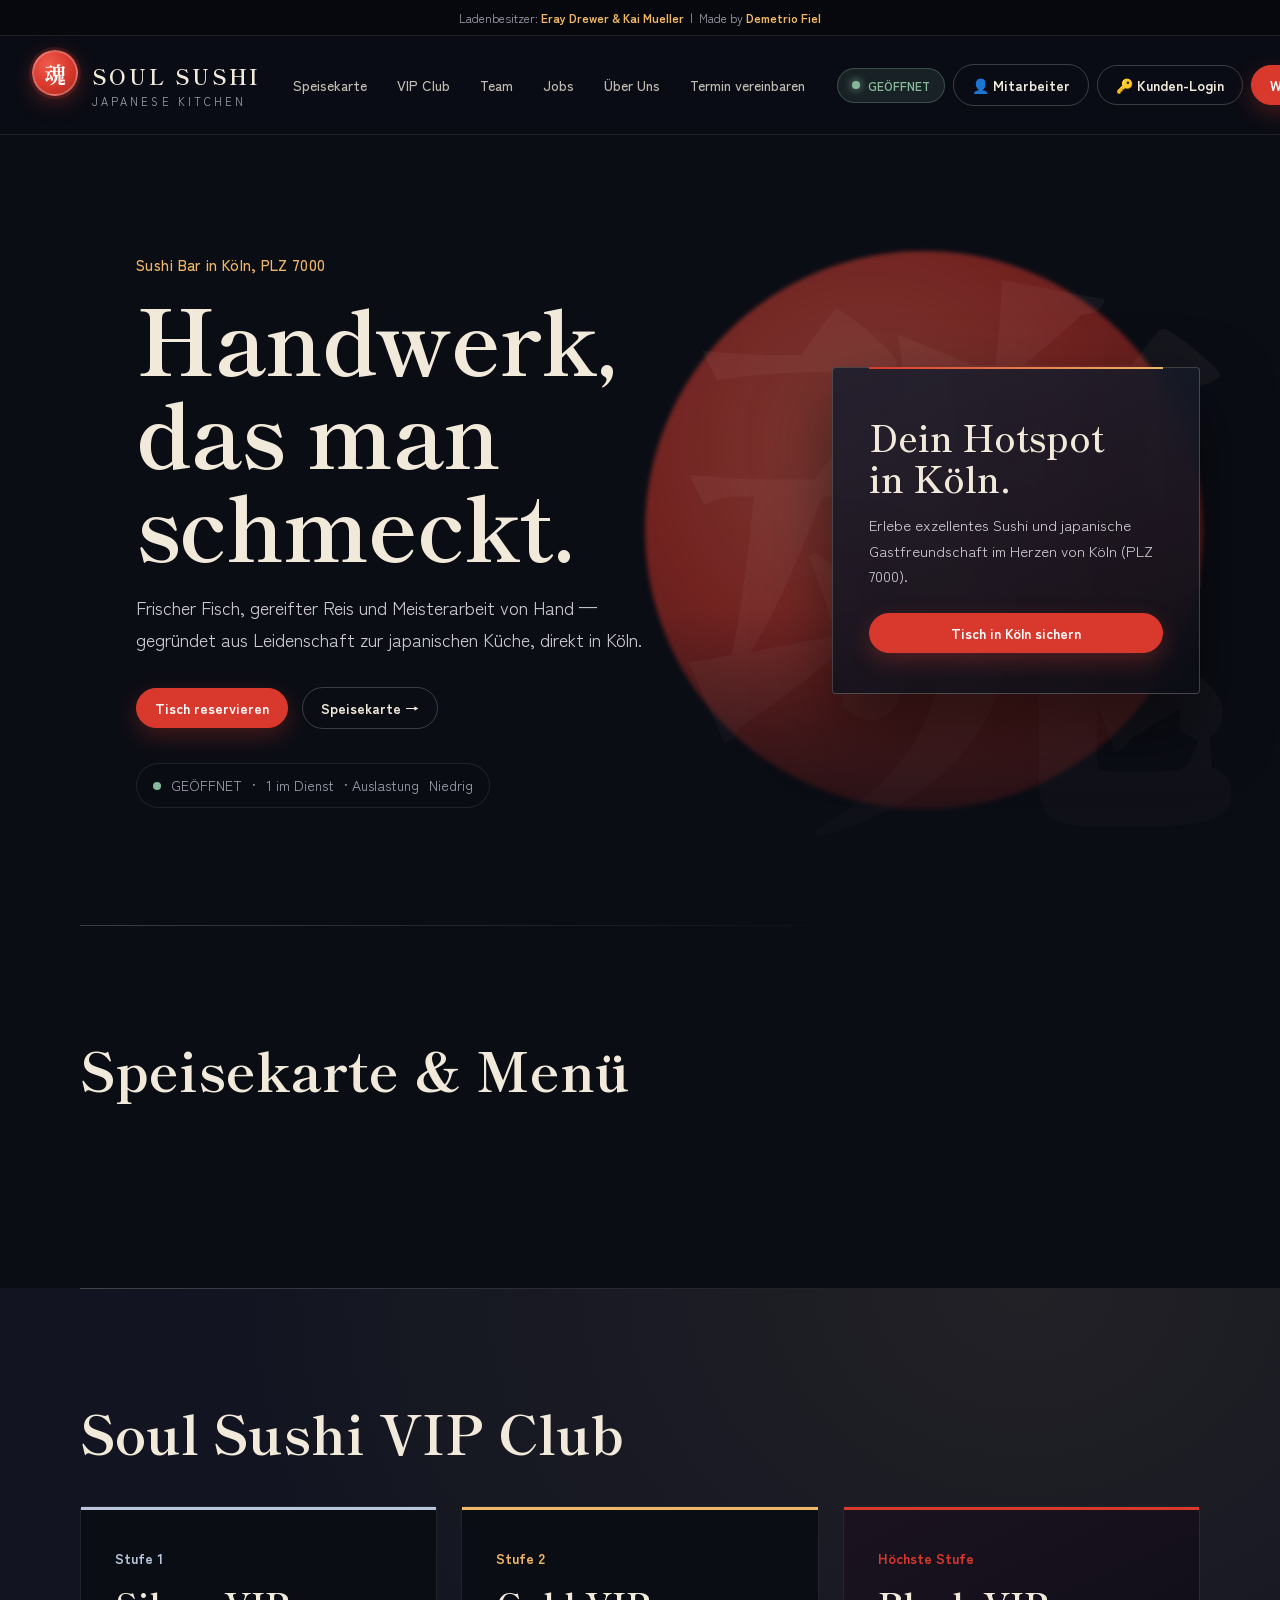
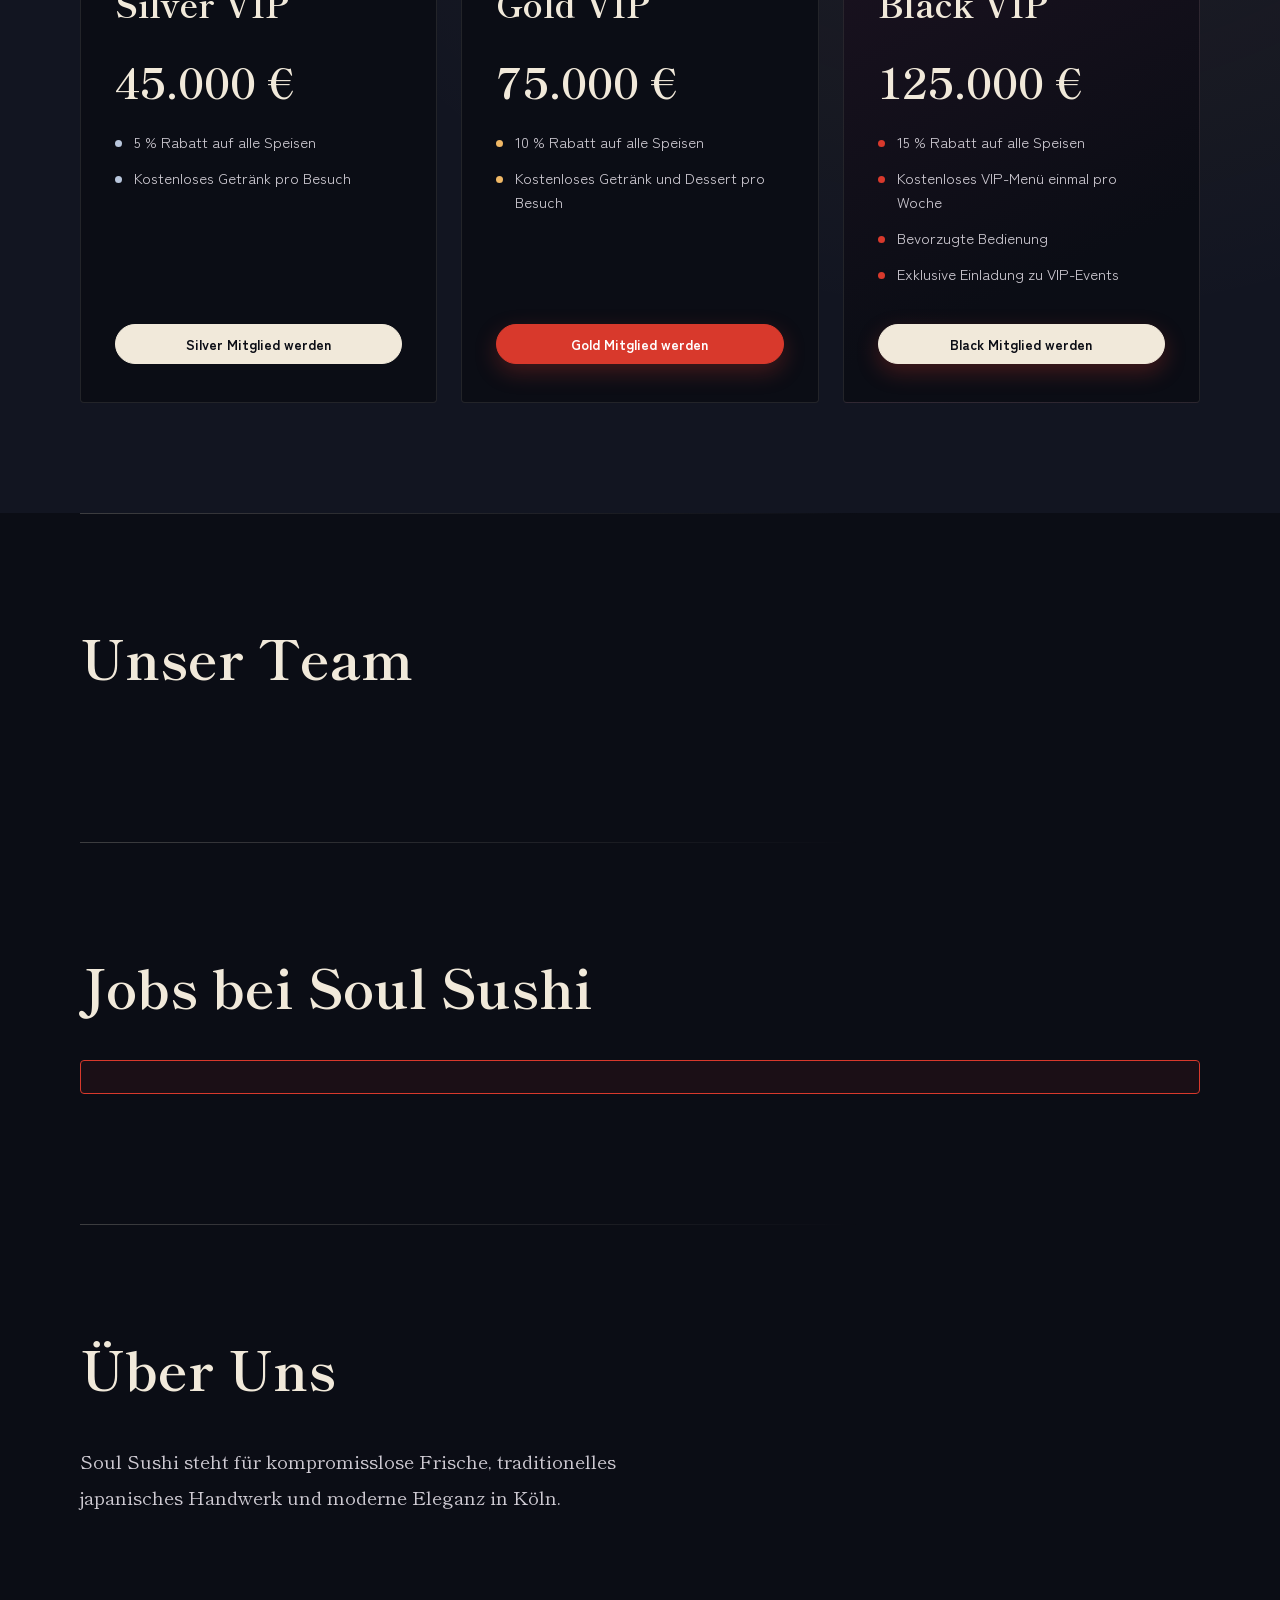
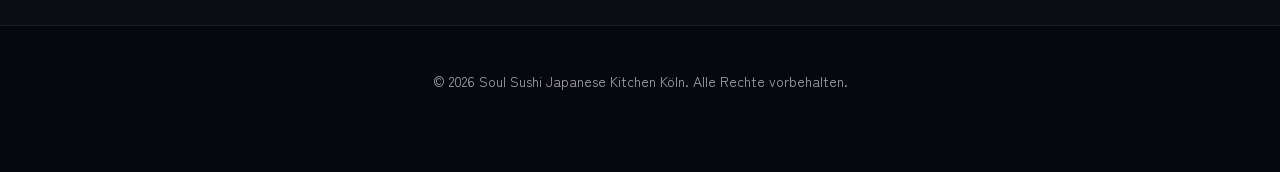
==== commit 8470cafb: "Add files via upload" ====
--- a/index.html
+++ b/index.html
@@ -29,6 +29,7 @@
             <a href="#speisekarte" class="nav-link">Speisekarte</a>
             <a href="#vip" class="nav-link">VIP Club</a>
             <a href="#team" class="nav-link">Team</a>
+            <a href="#jobs" class="nav-link">Jobs</a>
             <a href="#about" class="nav-link">Über Uns</a>
             <a href="#termin" class="nav-link" onclick="openAppointmentModal(event)">Termin vereinbaren</a>
         </nav>
@@ -64,6 +65,13 @@
     </section>
 
     <main>
+        <section id="news" class="content-section" hidden>
+            <div class="section-header">
+                <h2>Neuigkeiten</h2>
+            </div>
+            <div id="newsGrid" class="news-grid"></div>
+        </section>
+
         <section id="speisekarte" class="content-section">
             <div class="section-header">
                 <h2>Speisekarte & Menü</h2>
@@ -113,6 +121,14 @@
                 <h2>Unser Team</h2>
             </div>
             <div id="teamGridContainer" class="teamlist-cards-grid"></div>
+        </section>
+
+        <section id="jobs" class="content-section">
+            <div class="section-header">
+                <h2>Jobs bei Soul Sushi</h2>
+            </div>
+            <div id="applyBanner" class="apply-banner closed"></div>
+            <div id="jobsGrid" class="jobs-grid"></div>
         </section>
 
         <section id="about" class="content-section">
@@ -193,7 +209,7 @@
                 <label class="field-label">ANLIEGEN</label>
                 <input type="text" id="apptConcern" required maxlength="400" placeholder="Worum geht es?">
                 <label class="field-label">DATUM</label>
-                <input type="date" id="apptDateInput" required>
+                <input type="text" id="apptDateInput" class="date-pick" readonly required placeholder="Datum im Kalender wählen" autocomplete="off">
                 <label class="field-label">UHRZEIT</label>
                 <input type="time" id="apptTimeInput" required>
                 <label class="field-label">TELEFONNUMMER</label>
@@ -215,14 +231,20 @@
                 <label class="field-label">PERSONENANZAHL</label>
                 <input type="number" id="resGuests" min="1" max="20" value="2" required>
                 <label class="field-label">DATUM</label>
-                <input type="text" id="resDate" value="Heute" required>
+                <input type="text" id="resDate" class="date-pick" readonly required placeholder="Datum im Kalender wählen" autocomplete="off">
                 <label class="field-label">UHRZEIT</label>
-                <input type="text" id="resTime" value="19:00" required>
+                <input type="time" id="resTime" value="19:00" required>
+                <label class="field-label">TISCH WÄHLEN (OPTIONAL)</label>
+                <div id="resMap" class="fp-wrap"></div>
+                <label class="field-label">TELEFONNUMMER</label>
+                <input type="tel" id="resPhone" required maxlength="40" placeholder="+49 176 ...">
                 <label class="field-label">BEREICH</label>
                 <select id="resType">
                     <option value="Hauptraum">Hauptraum</option>
                     <option value="Sushi Bar">Sushi Bar</option>
                 </select>
+                <label class="field-label">ANMERKUNGEN (OPTIONAL)</label>
+                <textarea id="resNotes" rows="2" maxlength="500" placeholder="Allergien, Anlass, Wünsche …"></textarea>
                 <div class="form-row" style="margin-top:20px;">
                     <button type="button" class="btn-nav-outline full-width" onclick="closeReservationModal()">Abbrechen</button>
                     <button type="submit" class="btn-red full-width">Anfragen</button>
@@ -249,6 +271,7 @@
     </div>
     <script src="config.js"></script>
     <script src="api.js"></script>
+    <script src="floorplan.js"></script>
     <script src="app.js"></script>
     <script src="fx.js"></script>
 </body>
--- a/site.css
+++ b/site.css
@@ -248,3 +248,62 @@
   *, *::before, *::after { animation: none !important; transition: none !important; }
   html { scroll-behavior: auto; }
 }
+
+/* ---------- Mini-Kalender ---------- */
+.modal-box textarea { width: 100%; box-sizing: border-box; background: var(--ink); border: 1px solid var(--line-strong); color: var(--washi); padding: 12px 14px; border-radius: 3px; font: inherit; font-size: 15px; margin-bottom: 16px; resize: vertical; min-height: 64px; transition: border-color .25s, box-shadow .25s; }
+.modal-box textarea:focus { outline: none; border-color: var(--lantern); box-shadow: 0 0 0 3px rgba(240,184,102,.18); }
+.modal-box input.date-pick { cursor: pointer; }
+.mini-cal { width: 252px; max-width: 100%; margin: -6px 0 16px; padding: 10px; background: var(--ink); border: 1px solid var(--line-strong); border-radius: 4px; user-select: none; }
+.mini-cal[hidden] { display: none; }
+.mini-cal .mc-head { display: flex; align-items: center; justify-content: space-between; margin-bottom: 6px; font-family: var(--font-display); font-weight: 600; font-size: 15px; }
+.mini-cal .mc-nav { width: 28px; height: 28px; border-radius: 50%; border: 1px solid var(--line); background: transparent; color: var(--washi); cursor: pointer; font-size: 15px; line-height: 1; }
+.mini-cal .mc-nav:hover:not(:disabled) { border-color: var(--lantern); color: var(--lantern); }
+.mini-cal .mc-nav:disabled { opacity: .25; cursor: default; }
+.mini-cal .mc-grid { display: grid; grid-template-columns: repeat(7, 1fr); gap: 2px; text-align: center; }
+.mini-cal .mc-dow { font-size: 11px; color: var(--mist); padding: 4px 0; }
+.mini-cal .mc-day { aspect-ratio: 1; border: 0; border-radius: 50%; background: transparent; color: var(--washi); font: inherit; font-size: 13px; cursor: pointer; transition: background .2s, color .2s; }
+.mini-cal .mc-day:hover:not(:disabled) { background: rgba(240,184,102,.18); }
+.mini-cal .mc-day:disabled { color: rgba(241,233,218,.22); cursor: default; }
+.mini-cal .mc-day.today { box-shadow: inset 0 0 0 1px var(--lantern); }
+.mini-cal .mc-day.sel { background: var(--lacquer); color: #fff; }
+
+/* ---------- Raumplan ---------- */
+#reservationModal .modal-box { max-width: 580px; }
+.fp-wrap { margin: 0 0 18px; }
+.fp-svg { width: 100%; height: auto; display: block; border-radius: 4px; }
+.fp-wall { fill: rgba(241,233,218,.55); font-size: 11px; font-family: var(--font-body); }
+.fp-table { cursor: pointer; outline: none; }
+.fp-top { fill: #2b1d17; stroke: rgba(240,184,102,.65); stroke-width: 1.5; transition: fill .25s, stroke .25s; }
+.fp-id { fill: var(--washi); font: 700 12px var(--font-body); pointer-events: none; }
+.fp-seats { fill: var(--mist); font: 10px var(--font-body); pointer-events: none; }
+.fp-free:hover .fp-top, .fp-free:focus-visible .fp-top { fill: rgba(240,184,102,.25); stroke: var(--lantern); }
+.fp-sel .fp-top { fill: var(--lacquer); stroke: #fff; }
+.fp-taken { cursor: not-allowed; }
+.fp-taken .fp-top { fill: #25252d; stroke: rgba(241,233,218,.15); }
+.fp-taken .fp-id, .fp-taken .fp-seats { fill: rgba(241,233,218,.3); }
+.fp-small { cursor: not-allowed; opacity: .45; }
+.fp-off { cursor: default; opacity: .55; }
+.fp-info { margin: 10px 0 8px; font-size: 14px; color: var(--washi); min-height: 1.4em; }
+.fp-legend { display: flex; gap: 16px; flex-wrap: wrap; font-size: 12px; color: var(--mist); }
+.fp-legend i { display: inline-block; width: 10px; height: 10px; border-radius: 50%; margin-right: 6px; border: 1px solid var(--lantern); vertical-align: -1px; }
+.fp-legend i.sel { background: var(--lacquer); border-color: #fff; }
+.fp-legend i.taken { background: #25252d; border-color: rgba(241,233,218,.2); }
+.fp-legend i.small { opacity: .45; }
+@media (prefers-reduced-motion: no-preference) { .fp-sel .fp-top { animation: fpPop .35s var(--ease); } @keyframes fpPop { 50% { filter: drop-shadow(0 0 8px rgba(216,57,44,.8)); } } }
+.fp-table[data-id^="B"] .fp-id { font-size: 8px; }
+
+/* News & Jobs */
+.news-grid, .jobs-grid { display: grid; grid-template-columns: repeat(auto-fill, minmax(280px, 1fr)); gap: 18px; }
+.news-card, .job-card { background: var(--ink-2); border: 1px solid var(--line); border-radius: 4px; padding: 22px; display: flex; flex-direction: column; gap: 10px; transition: border-color .3s, transform .45s var(--ease); }
+.news-card:hover, .job-card:hover { border-color: var(--line-strong); transform: translateY(-3px); }
+.news-card.pinned { border-color: var(--lantern, #f0b866); }
+.news-card h3, .job-card h3 { margin: 0; font-family: 'Shippori Mincho', serif; font-size: 1.3rem; text-transform: none; }
+.job-card h4 { margin: 6px 0 0; font-size: .85rem; text-transform: none; color: var(--mist, #a3a2b0); }
+.news-card p, .job-card p { margin: 0; line-height: 1.6; color: var(--washi, #f1e9da); opacity: .85; }
+.news-meta { font-size: .8rem; color: var(--mist, #a3a2b0); text-transform: none; }
+.job-card .btn-red { align-self: flex-start; margin-top: auto; text-decoration: none; }
+.job-hint { margin-top: auto; font-size: .85rem; color: var(--mist, #a3a2b0); }
+.apply-banner { display: flex; flex-direction: column; gap: 4px; padding: 16px 20px; border-radius: 4px; margin-bottom: 20px; border: 1px solid; }
+.apply-banner.open { border-color: var(--matcha, #86b99a); background: rgba(134,185,154,.1); }
+.apply-banner.closed { border-color: var(--lacquer, #d8392c); background: rgba(216,57,44,.08); }
+.apply-banner span { font-size: .9rem; opacity: .8; }
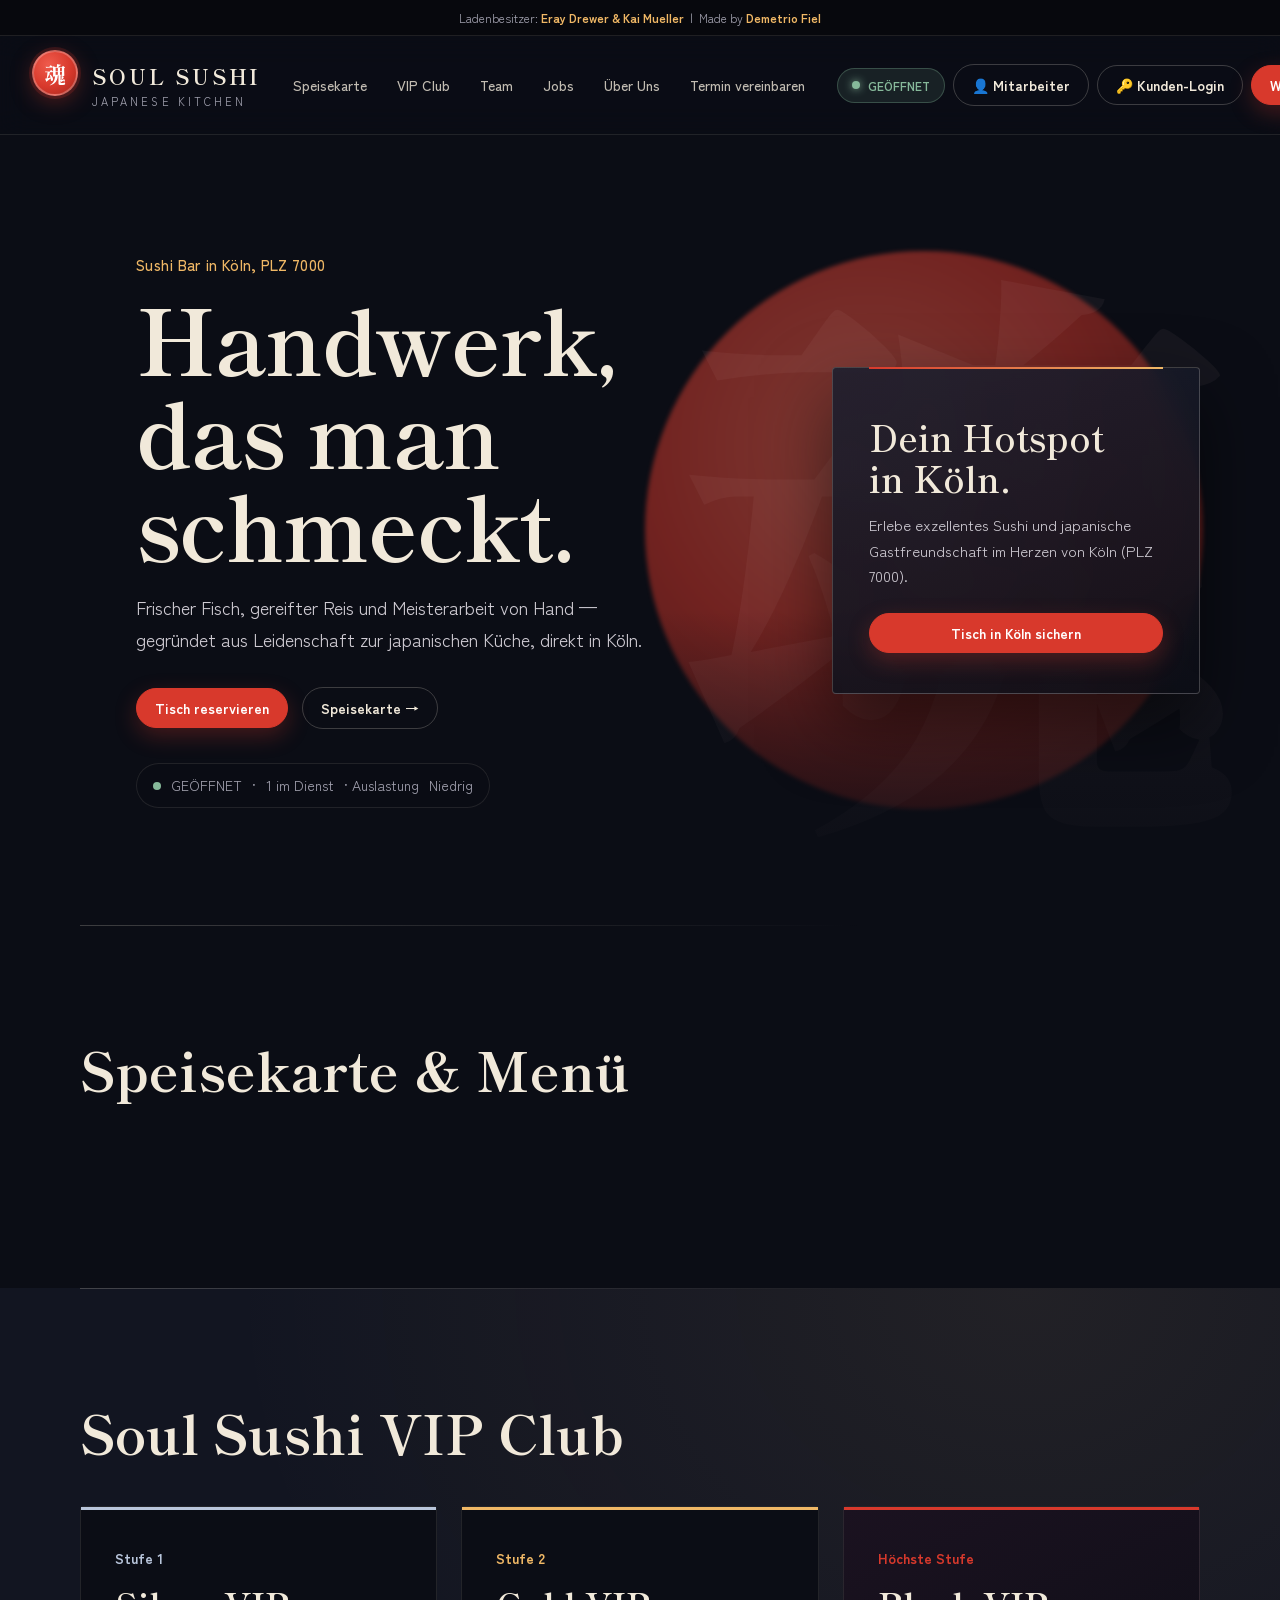
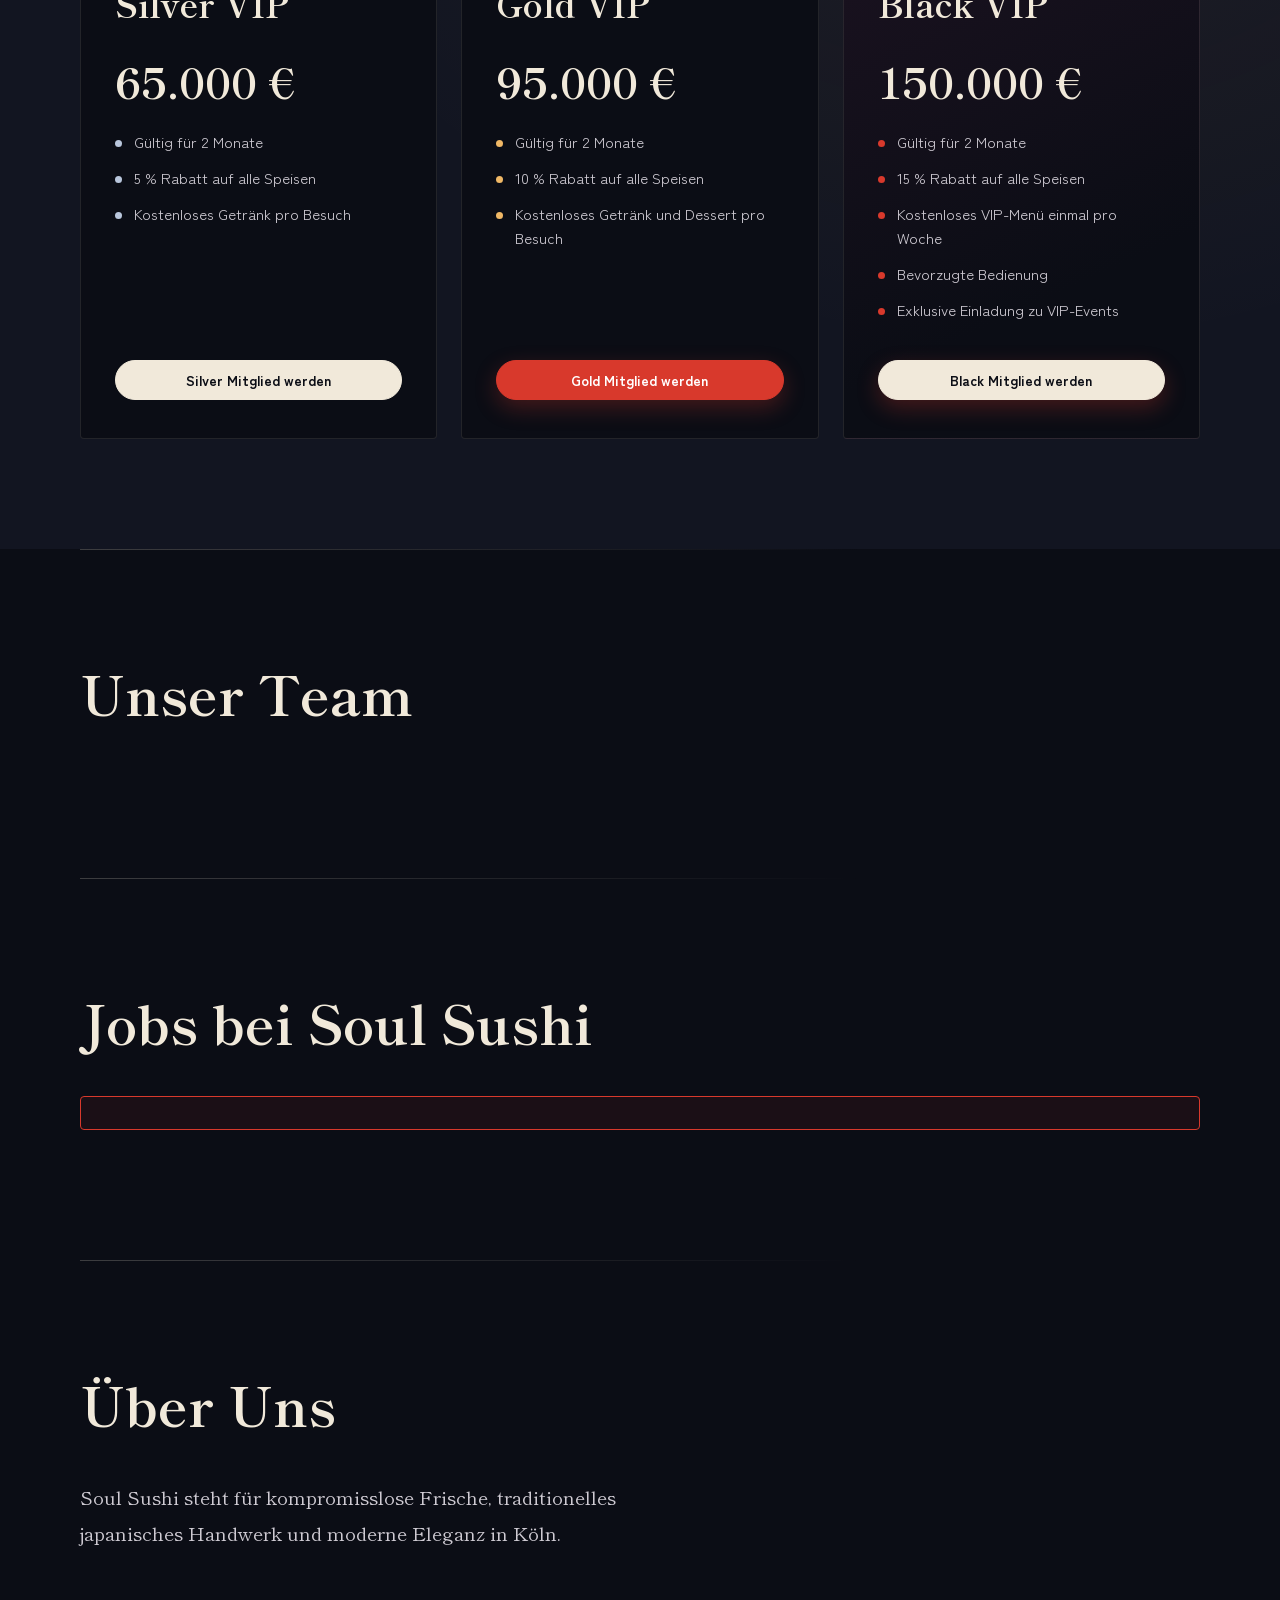
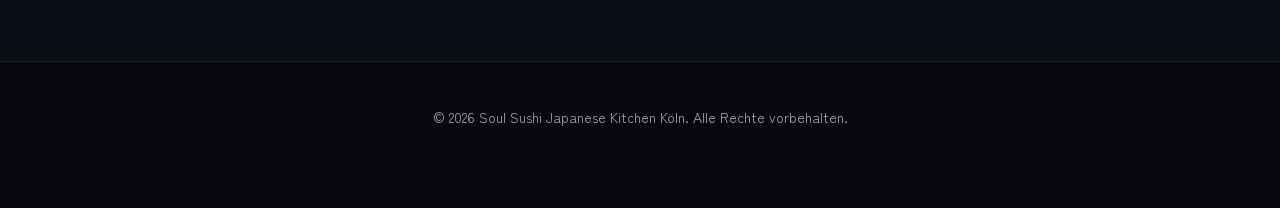
==== commit 9d6fbd48: "Add files via upload" ====
--- a/index.html
+++ b/index.html
@@ -90,8 +90,8 @@
                     <div>
                         <span class="vip-tier-label">Stufe 1</span>
                         <h3>Silver VIP</h3>
-                        <div class="vip-price">45.000 €</div>
-                        <ul class="vip-features"><li>5 % Rabatt auf alle Speisen</li><li>Kostenloses Getränk pro Besuch</li></ul>
+                        <div class="vip-price">65.000 €</div>
+                        <ul class="vip-features"><li>Gültig für 2 Monate</li><li>5 % Rabatt auf alle Speisen</li><li>Kostenloses Getränk pro Besuch</li></ul>
                     </div>
                     <button type="button" class="btn-white full-width" onclick="openVipApplyModal('Silver VIP')">Silver Mitglied werden</button>
                 </div>
@@ -99,8 +99,8 @@
                     <div>
                         <span class="vip-tier-label">Stufe 2</span>
                         <h3>Gold VIP</h3>
-                        <div class="vip-price">75.000 €</div>
-                        <ul class="vip-features"><li>10 % Rabatt auf alle Speisen</li><li>Kostenloses Getränk und Dessert pro Besuch</li></ul>
+                        <div class="vip-price">95.000 €</div>
+                        <ul class="vip-features"><li>Gültig für 2 Monate</li><li>10 % Rabatt auf alle Speisen</li><li>Kostenloses Getränk und Dessert pro Besuch</li></ul>
                     </div>
                     <button type="button" class="btn-red full-width" onclick="openVipApplyModal('Gold VIP')">Gold Mitglied werden</button>
                 </div>
@@ -108,8 +108,8 @@
                     <div>
                         <span class="vip-tier-label">Höchste Stufe</span>
                         <h3>Black VIP</h3>
-                        <div class="vip-price">125.000 €</div>
-                        <ul class="vip-features"><li>15 % Rabatt auf alle Speisen</li><li>Kostenloses VIP-Menü einmal pro Woche</li><li>Bevorzugte Bedienung</li><li>Exklusive Einladung zu VIP-Events</li></ul>
+                        <div class="vip-price">150.000 €</div>
+                        <ul class="vip-features"><li>Gültig für 2 Monate</li><li>15 % Rabatt auf alle Speisen</li><li>Kostenloses VIP-Menü einmal pro Woche</li><li>Bevorzugte Bedienung</li><li>Exklusive Einladung zu VIP-Events</li></ul>
                     </div>
                     <button type="button" class="btn-red full-width" style="background: var(--washi); color: var(--ink); border-color: var(--washi);" onclick="openVipApplyModal('Black VIP')">Black Mitglied werden</button>
                 </div>
@@ -172,7 +172,9 @@
                 <p style="margin: 0 0 10px 0; font-size: 14px;"><strong>Kundenstatus:</strong> <span id="profileVipBadge" style="color: var(--lantern);">Kein VIP</span></p>
                 <p style="margin: 0 0 10px 0; font-size: 14px;"><strong>Stammkunden-Status:</strong> <span id="profileStammBadge">Nein</span></p>
                 <p style="margin: 0 0 10px 0; font-size: 14px;"><strong>Hausverbot:</strong> <span id="profileHausverbotBadge" style="color: var(--matcha);">Nein</span></p>
-                <p style="margin: 0; font-size: 14px;"><strong>Dein Rabatt:</strong> <span id="profileDiscount" style="color: var(--matcha);">0 %</span></p>
+                <p style="margin: 0 0 10px 0; font-size: 14px;"><strong>Dein Rabatt:</strong> <span id="profileDiscount" style="color: var(--matcha);">0 %</span></p>
+                <p id="profileVipUntilRow" style="margin: 0; font-size: 14px; display:none;"><strong>VIP gültig bis:</strong> <span id="profileVipUntil"></span></p>
+                <p id="profileVipNotice" style="margin: 12px 0 0; font-size: 13px; display:none; padding: 10px 12px; border-radius: 3px; border: 1px solid var(--lantern); color: var(--lantern);"></p>
             </div>
             <div style="margin-bottom: 20px;">
                 <p style="margin: 0 0 10px 0; font-size: 14px;"><strong>Deine Termine</strong></p>
@@ -258,6 +260,15 @@
             <h3>Warenkorb</h3>
             <div id="cartItemsList" style="margin: 15px 0; max-height: 250px; overflow-y: auto;"></div>
             <div class="cart-total-row"><span>Gesamtsumme:</span><strong id="cartModalTotal">0,00 €</strong></div>
+            <h4 style="margin:22px 0 4px;">Lieferdaten</h4>
+            <label class="field-label">NAME</label>
+            <input type="text" id="orderName" required maxlength="60" placeholder="Vor- und Nachname" autocomplete="name">
+            <label class="field-label">PLZ</label>
+            <input type="text" id="orderZip" required maxlength="10" inputmode="numeric" placeholder="z. B. 50667" autocomplete="postal-code">
+            <label class="field-label">TELEFONNUMMER</label>
+            <input type="tel" id="orderPhone" required maxlength="40" placeholder="+49 176 ..." autocomplete="tel">
+            <label class="field-label">ANMERKUNGEN (OPTIONAL)</label>
+            <textarea id="orderNotes" rows="2" maxlength="500" placeholder="Klingelname, Allergien, Wünsche …"></textarea>
             <div class="form-row" style="margin-top:20px;">
                 <button type="button" class="btn-nav-outline full-width" onclick="closeCartModal()">Schließen</button>
                 <button type="button" class="btn-red full-width" onclick="checkoutOrder()">Bestellung absenden</button>
--- a/style.css
+++ b/style.css
@@ -276,3 +276,115 @@
 @keyframes pop { from { opacity: 0; transform: translateY(16px) scale(.98); } }
 :focus-visible { outline: 2px solid #f0b866; outline-offset: 3px; }
 @media (prefers-reduced-motion: reduce) { *, *::before, *::after { animation: none !important; transition: none !important; } }
+
+/* ============================================================
+   Formulare in der Verwaltung (Textfelder, Fokus)
+   ============================================================ */
+.admin-card textarea {
+    width: 100%; background: #0a0a0c; border: 1px solid var(--panel-border); color: #fff;
+    padding: 11px 14px; font-family: var(--font-sans); font-size: 13px; line-height: 1.55;
+    margin-bottom: 0; resize: vertical; min-height: 96px; border-radius: 10px;
+}
+.admin-card input, .admin-card select { border-radius: 10px; margin-bottom: 0; }
+.admin-card input:focus, .admin-card select:focus, .admin-card textarea:focus {
+    outline: none; border-color: var(--gold-role); box-shadow: 0 0 0 3px rgba(240, 184, 102, .14);
+}
+.admin-card input[type="checkbox"] { width: auto; margin: 0; }
+
+/* ============================================================
+   News & Jobs
+   ============================================================ */
+.nj-card { border-radius: 14px; margin-bottom: 20px; }
+.nj-status { display: flex; align-items: center; justify-content: space-between; gap: 16px; flex-wrap: wrap; }
+.nj-hint { color: var(--text-muted); font-size: 13px; margin-top: 4px; }
+.nj-status-right { display: flex; align-items: center; gap: 12px; flex-wrap: wrap; }
+.nj-pill { padding: 5px 12px; border-radius: 999px; font-size: 12px; font-weight: 700; border: 1px solid transparent; }
+.nj-pill.open { color: var(--green-live); background: rgba(134, 185, 154, .12); border-color: rgba(134, 185, 154, .35); }
+.nj-pill.closed { color: #e8a79f; background: rgba(216, 57, 44, .12); border-color: rgba(216, 57, 44, .35); }
+.nj-status .btn-white { padding: 10px 18px; }
+
+.nj-cols { grid-template-columns: 1fr 1fr; align-items: start; }
+.nj-col { min-width: 0; }
+.nj-head { display: flex; align-items: center; justify-content: space-between; gap: 10px; margin-bottom: 16px; }
+.nj-head h4 { margin: 0; }
+.nj-editing { display: none; font-size: 11px; font-weight: 700; color: var(--gold-role); background: rgba(240, 184, 102, .12); border: 1px solid rgba(240, 184, 102, .35); padding: 3px 10px; border-radius: 999px; }
+.nj-form.is-editing { border-color: rgba(240, 184, 102, .5); }
+.nj-form.is-editing .nj-editing { display: inline-block; }
+
+.nj-field { margin-bottom: 16px; }
+.nj-field .field-label { margin-bottom: 7px; }
+.nj-label-row { display: flex; justify-content: space-between; align-items: baseline; margin-bottom: 7px; }
+.nj-label-row .field-label { margin-bottom: 0; }
+.nj-count { font-size: 11px; color: var(--text-muted); font-variant-numeric: tabular-nums; }
+
+.nj-switch { display: flex; align-items: center; gap: 12px; cursor: pointer; margin: 4px 0 20px; padding: 12px 14px; border: 1px solid var(--panel-border); border-radius: 10px; background: #0a0a0c; }
+.nj-switch input { position: absolute; opacity: 0; width: 0; height: 0; }
+.nj-slider { position: relative; flex: 0 0 40px; height: 22px; border-radius: 999px; background: #2a2a33; transition: background .2s; }
+.nj-slider::after { content: ''; position: absolute; top: 3px; left: 3px; width: 16px; height: 16px; border-radius: 50%; background: #fff; transition: transform .2s; }
+.nj-switch input:checked + .nj-slider { background: var(--accent-red); }
+.nj-switch input:checked + .nj-slider::after { transform: translateX(18px); }
+.nj-switch input:focus-visible + .nj-slider { box-shadow: 0 0 0 3px rgba(240, 184, 102, .35); }
+.nj-switch-text { display: flex; flex-direction: column; gap: 2px; font-size: 13px; }
+.nj-switch-text small { color: var(--text-muted); font-size: 12px; }
+
+.nj-actions { display: flex; gap: 10px; justify-content: flex-end; }
+.nj-actions .btn-red { flex: 1; padding: 13px 22px; }
+.nj-actions .btn-nav-outline { padding: 13px 20px; color: var(--text-main); background: transparent; border: 1px solid rgba(241, 233, 218, .22); cursor: pointer; }
+
+.nj-list { margin-top: 0; max-height: 420px; }
+.nj-item { display: flex; align-items: flex-start; justify-content: space-between; gap: 12px; padding: 14px; background: #0a0a0c; border: 1px solid var(--panel-border); border-radius: 12px; }
+.nj-item-main { min-width: 0; flex: 1; }
+.nj-item-title { display: flex; align-items: center; flex-wrap: wrap; gap: 8px; }
+.nj-item-text { margin-top: 6px; font-size: 13px; line-height: 1.5; color: var(--text-muted); display: -webkit-box; -webkit-line-clamp: 2; -webkit-box-orient: vertical; overflow: hidden; overflow-wrap: anywhere; }
+.nj-badge { font-size: 11px; font-weight: 700; padding: 2px 9px; border-radius: 999px; color: var(--text-muted); border: 1px solid var(--panel-border); }
+.nj-badge.pin { color: var(--gold-role); border-color: rgba(240, 184, 102, .4); background: rgba(240, 184, 102, .1); }
+.nj-item-actions { display: flex; gap: 6px; flex: none; }
+.nj-icon { width: 34px; height: 34px; border-radius: 50%; border: 1px solid var(--panel-border); background: transparent; color: #fff; cursor: pointer; font-size: 14px; transition: border-color .2s, background .2s; }
+.nj-icon:hover { border-color: var(--gold-role); background: rgba(240, 184, 102, .08); }
+.nj-icon.danger:hover { border-color: var(--accent-red); background: rgba(216, 57, 44, .12); }
+.nj-empty { color: var(--text-muted); font-size: 14px; padding: 6px 0; }
+
+/* ============================================================
+   Reservierungen: ein gemeinsamer Raumplan
+   ============================================================ */
+.rs-board { display: grid; grid-template-columns: minmax(0, 1.1fr) minmax(260px, .9fr); gap: 22px; padding: 20px; background: #111115; border: 1px solid var(--panel-border); border-radius: 14px; }
+.rs-map { display: flex; align-items: center; justify-content: center; background: #171310; border: 1px solid #49352d; border-radius: 12px; padding: 14px; min-width: 0; }
+.rs-side { display: flex; flex-direction: column; gap: 16px; min-width: 0; }
+.rs-side select { margin-bottom: 0; border-radius: 10px; }
+.rs-stats { display: grid; grid-template-columns: 1fr 1fr; gap: 10px; }
+.rs-stats div { background: #0a0a0c; border: 1px solid var(--panel-border); border-radius: 10px; padding: 12px; display: flex; flex-direction: column; gap: 2px; }
+.rs-stats strong { font-family: var(--font-serif); font-size: 26px; line-height: 1; }
+.rs-stats span { font-size: 12px; color: var(--text-muted); }
+.rs-occ-list { display: flex; flex-direction: column; gap: 6px; max-height: 210px; overflow-y: auto; }
+.rs-occ { display: flex; justify-content: space-between; align-items: center; gap: 10px; text-align: left; background: #0a0a0c; border: 1px solid var(--panel-border); border-radius: 10px; padding: 9px 12px; color: var(--text-main); cursor: pointer; font-family: var(--font-sans); font-size: 13px; transition: border-color .2s, background .2s; }
+.rs-occ b { color: #ff8f84; white-space: nowrap; }
+.rs-occ span { color: var(--text-muted); font-size: 12px; text-align: right; }
+.rs-occ:hover, .rs-occ.active { border-color: var(--gold-role); background: rgba(240, 184, 102, .08); }
+.rs-muted { color: var(--text-muted); font-size: 12px; line-height: 1.5; }
+.rs-legend { display: flex; gap: 14px; flex-wrap: wrap; font-size: 12px; color: var(--text-muted); margin-top: auto; }
+.rs-legend i { display: inline-block; width: 10px; height: 10px; border-radius: 50%; margin-right: 6px; vertical-align: -1px; border: 1px solid #98877b; background: #3b2f28; }
+.rs-legend i.red { background: #d8392c; border-color: #ffd2cc; }
+.rs-legend i.gold { background: #f0b866; border-color: #fff; }
+
+.rs-list { display: flex; flex-direction: column; gap: 12px; margin-top: 16px; }
+.rs-card { display: flex; justify-content: space-between; align-items: flex-start; gap: 14px; flex-wrap: wrap; padding: 16px 18px; background: #111115; border: 1px solid var(--panel-border); border-radius: 14px; transition: border-color .2s; }
+.rs-card.active { border-color: var(--gold-role); }
+.rs-card-main { min-width: 220px; flex: 1; }
+.rs-card-main > strong { font-size: 16px; }
+.rs-details { margin-top: 8px; font-size: 13px; line-height: 1.8; color: #ddd; }
+.rs-details b { font-weight: 700; color: var(--text-main); }
+.rs-warn { color: #ffbd75; }
+.rs-card-actions { display: flex; align-items: center; gap: 10px; flex-wrap: wrap; }
+.rs-status { color: var(--green-live); font-size: 12px; }
+.rs-card-actions .btn-red, .rs-card-actions .btn-nav-outline { padding: 8px 14px; font-size: 12px; cursor: pointer; }
+.rs-card-actions .btn-nav-outline { color: var(--text-main); background: transparent; border: 1px solid rgba(241, 233, 218, .22); }
+.rs-empty { color: #888; }
+@media (max-width: 900px) { .rs-board, .nj-cols { grid-template-columns: 1fr; } }
+
+/* ---------- Mengenwahl (+ / −) ---------- */
+.dish-actions { display: flex; align-items: center; gap: 12px; margin-top: 18px; flex-wrap: wrap; }
+.dish-actions .btn-red { flex: 1; min-width: 150px; }
+.qty-stepper { display: inline-flex; align-items: center; gap: 4px; border: 1px solid rgba(255,255,255,.25); border-radius: 999px; padding: 3px; background: rgba(255,255,255,.03); }
+.qty-btn { width: 30px; height: 30px; border-radius: 50%; border: none; background: rgba(241,233,218,.08); color: var(--washi, #fff); font-size: 18px; line-height: 1; cursor: pointer; transition: background .2s; }
+.qty-btn:hover { background: var(--lacquer, #c82333); color: #fff; }
+.qty-val { min-width: 26px; text-align: center; font-weight: 700; font-size: 14px; }
--- a/site.css
+++ b/site.css
@@ -270,7 +270,7 @@
 /* ---------- Raumplan ---------- */
 #reservationModal .modal-box { max-width: 580px; }
 .fp-wrap { margin: 0 0 18px; }
-.fp-svg { width: 100%; height: auto; display: block; border-radius: 4px; }
+.fp-svg { width: 100%; max-width: 440px; height: auto; display: block; margin: 0 auto; border-radius: 4px; }
 .fp-wall { fill: rgba(241,233,218,.55); font-size: 11px; font-family: var(--font-body); }
 .fp-table { cursor: pointer; outline: none; }
 .fp-top { fill: #2b1d17; stroke: rgba(240,184,102,.65); stroke-width: 1.5; transition: fill .25s, stroke .25s; }
@@ -307,3 +307,11 @@
 .apply-banner.open { border-color: var(--matcha, #86b99a); background: rgba(134,185,154,.1); }
 .apply-banner.closed { border-color: var(--lacquer, #d8392c); background: rgba(216,57,44,.08); }
 .apply-banner span { font-size: .9rem; opacity: .8; }
+
+/* ---------- Mengenwahl (+ / −) ---------- */
+.dish-actions { display: flex; align-items: center; gap: 12px; margin-top: 18px; flex-wrap: wrap; }
+.dish-actions .btn-red { flex: 1; min-width: 150px; }
+.qty-stepper { display: inline-flex; align-items: center; gap: 4px; border: 1px solid var(--line-strong); border-radius: 999px; padding: 3px; background: rgba(255,255,255,.03); }
+.qty-btn { width: 30px; height: 30px; border-radius: 50%; border: none; background: rgba(241,233,218,.08); color: var(--washi, #fff); font-size: 18px; line-height: 1; cursor: pointer; transition: background .2s; }
+.qty-btn:hover { background: var(--lacquer, #c82333); color: #fff; }
+.qty-val { min-width: 26px; text-align: center; font-weight: 700; font-size: 14px; }
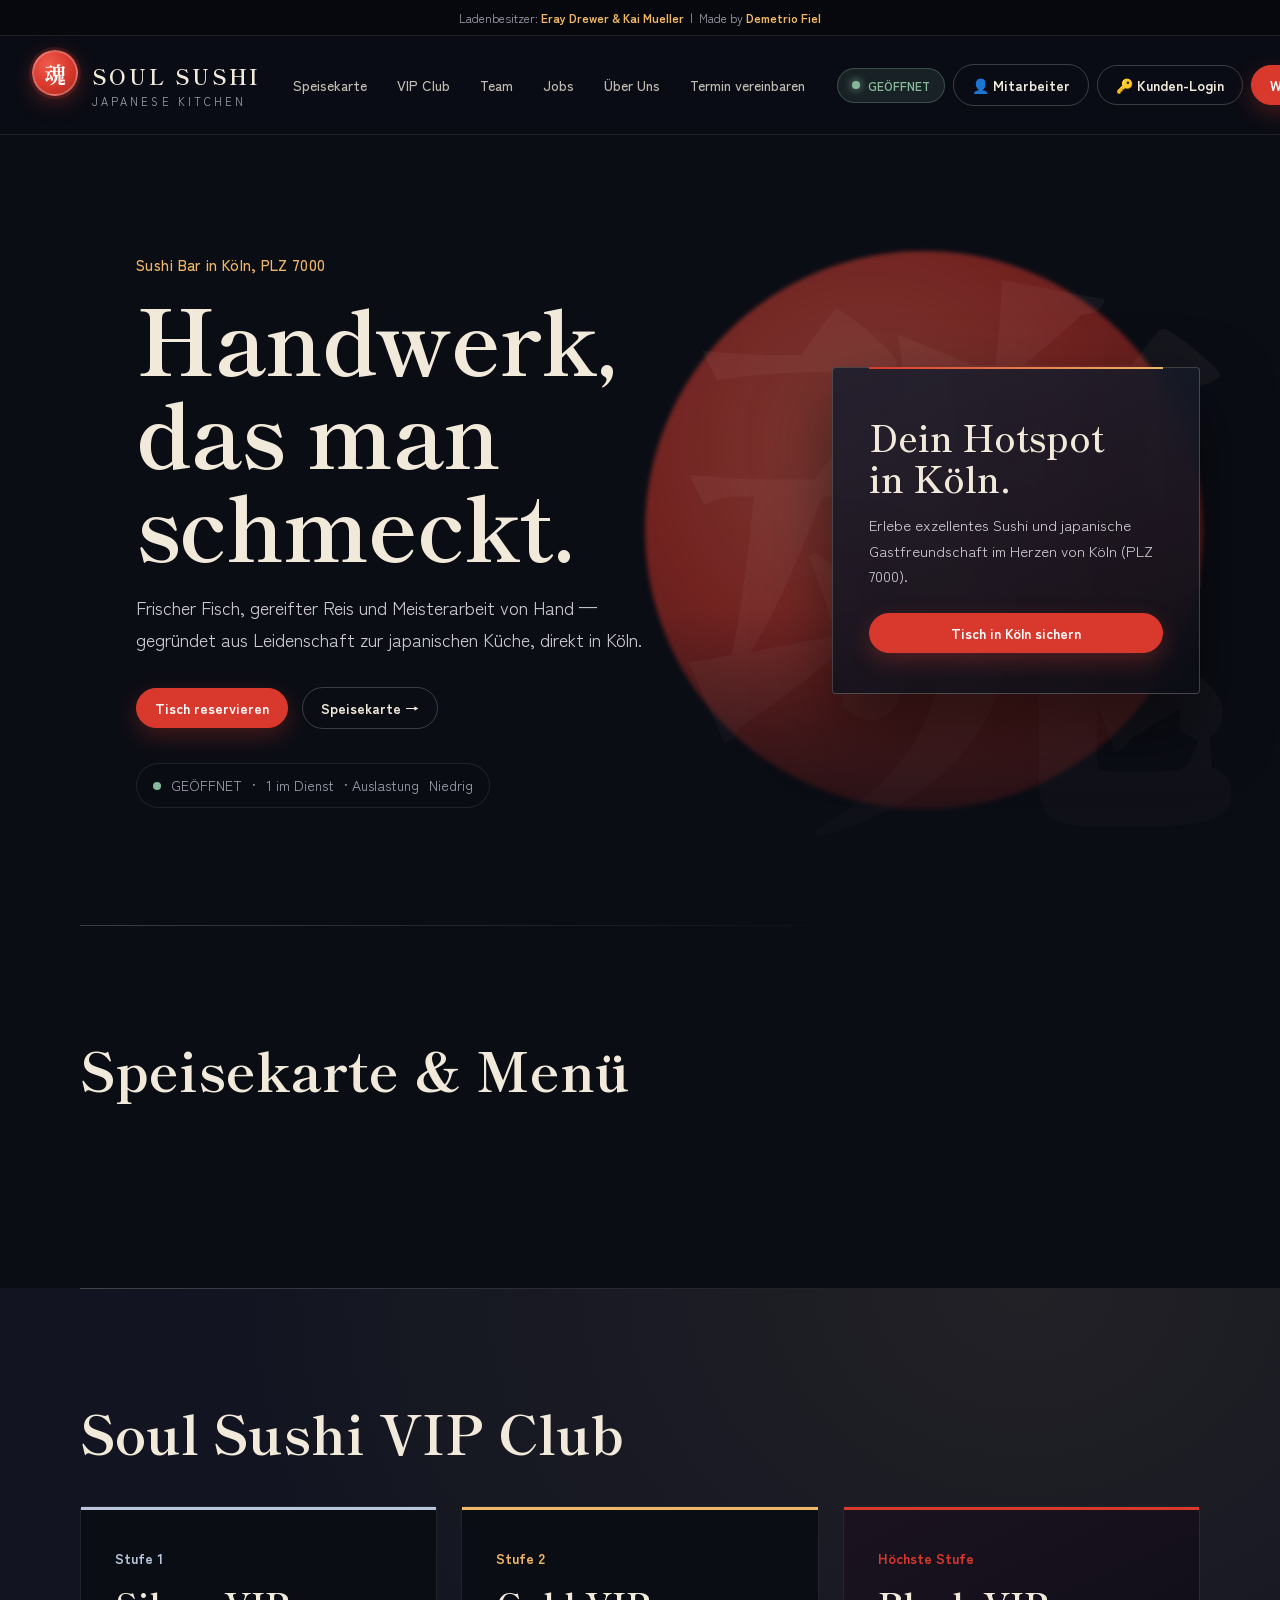
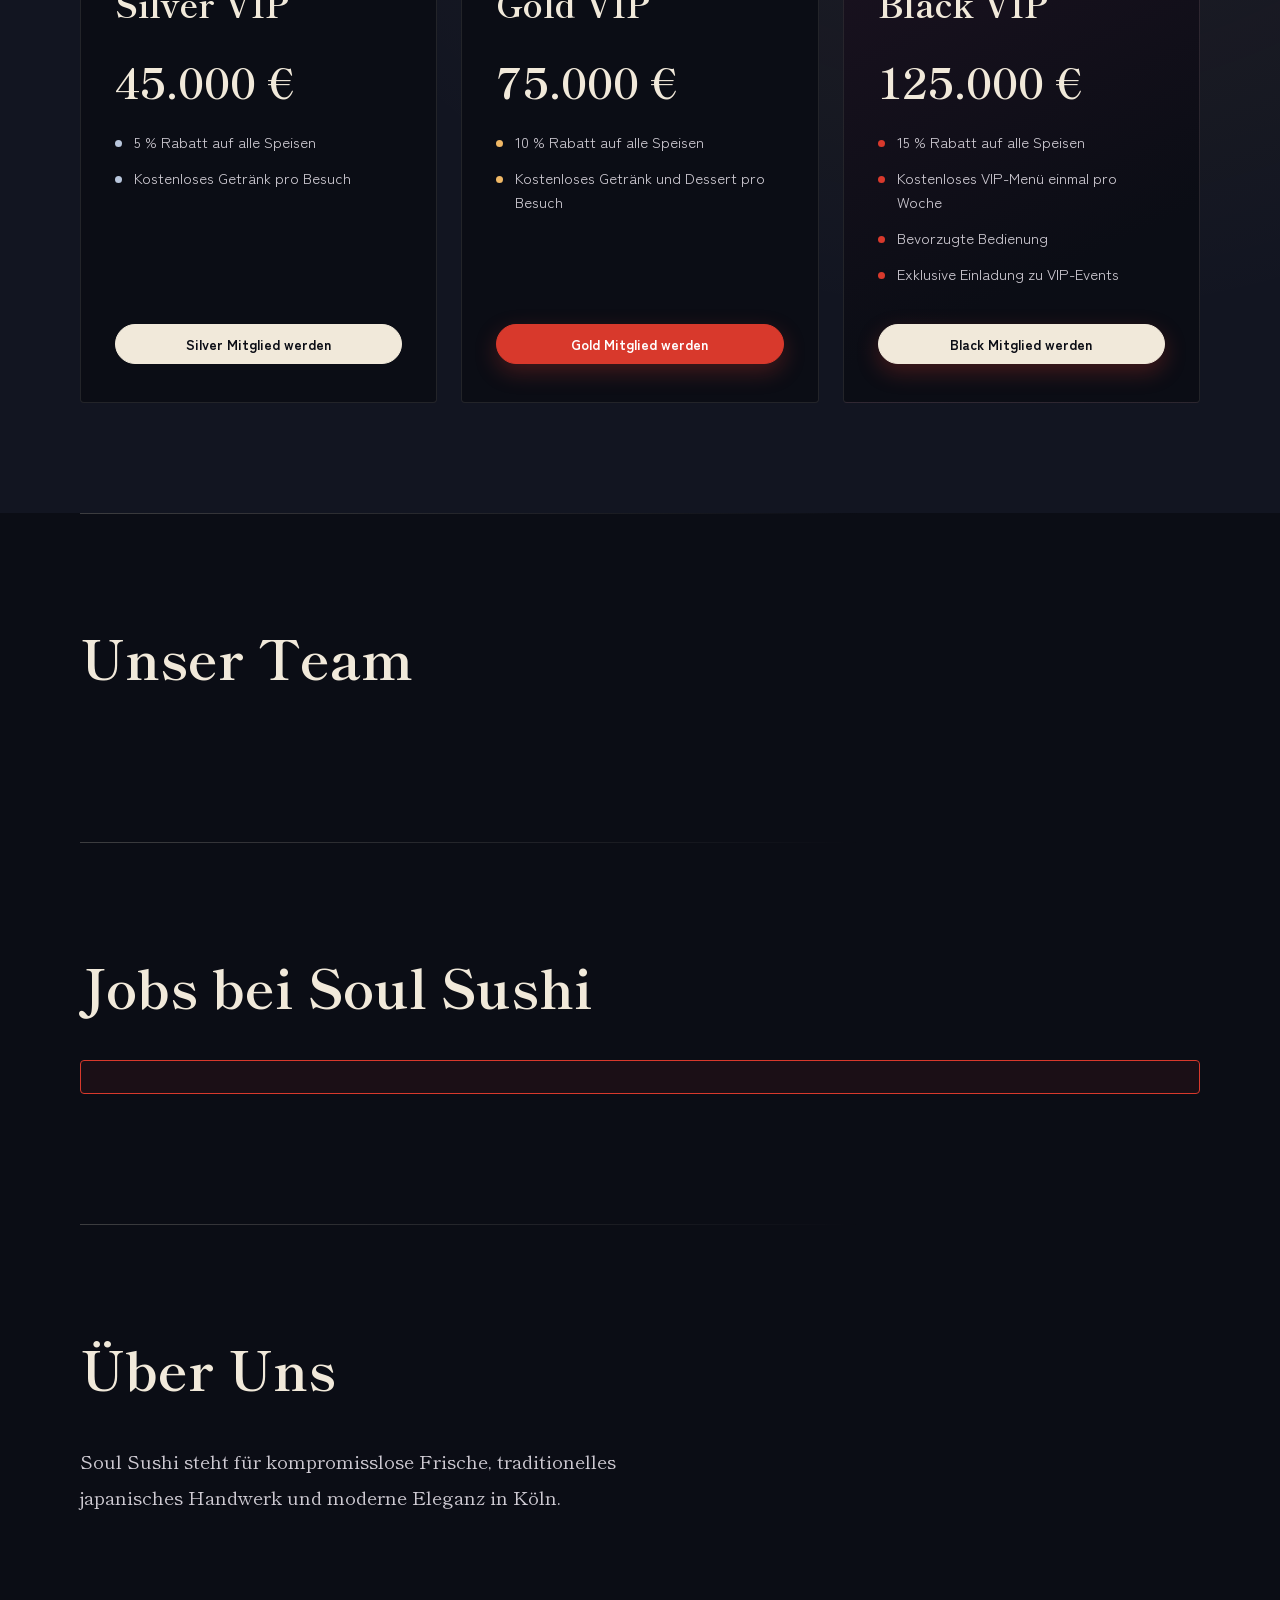
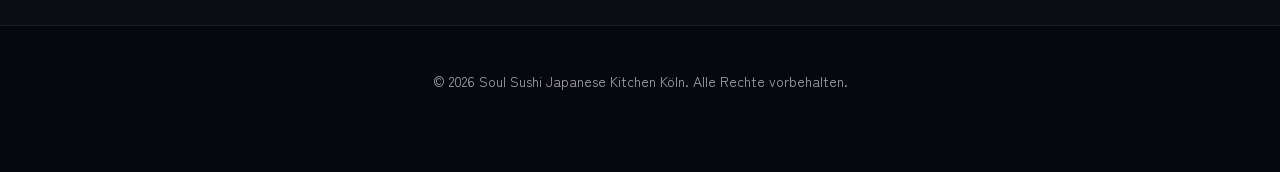
==== commit 4172a6a7: "Add files via upload" ====
--- a/index.html
+++ b/index.html
@@ -85,13 +85,13 @@
             <div class="section-header">
                 <h2>Soul Sushi VIP Club</h2>
             </div>
-            <div class="vip-grid">
+            <div class="vip-grid" id="vipGrid">
                 <div class="vip-card silver">
                     <div>
                         <span class="vip-tier-label">Stufe 1</span>
                         <h3>Silver VIP</h3>
-                        <div class="vip-price">65.000 €</div>
-                        <ul class="vip-features"><li>Gültig für 2 Monate</li><li>5 % Rabatt auf alle Speisen</li><li>Kostenloses Getränk pro Besuch</li></ul>
+                        <div class="vip-price">45.000 €</div>
+                        <ul class="vip-features"><li>5 % Rabatt auf alle Speisen</li><li>Kostenloses Getränk pro Besuch</li></ul>
                     </div>
                     <button type="button" class="btn-white full-width" onclick="openVipApplyModal('Silver VIP')">Silver Mitglied werden</button>
                 </div>
@@ -99,8 +99,8 @@
                     <div>
                         <span class="vip-tier-label">Stufe 2</span>
                         <h3>Gold VIP</h3>
-                        <div class="vip-price">95.000 €</div>
-                        <ul class="vip-features"><li>Gültig für 2 Monate</li><li>10 % Rabatt auf alle Speisen</li><li>Kostenloses Getränk und Dessert pro Besuch</li></ul>
+                        <div class="vip-price">75.000 €</div>
+                        <ul class="vip-features"><li>10 % Rabatt auf alle Speisen</li><li>Kostenloses Getränk und Dessert pro Besuch</li></ul>
                     </div>
                     <button type="button" class="btn-red full-width" onclick="openVipApplyModal('Gold VIP')">Gold Mitglied werden</button>
                 </div>
@@ -108,8 +108,8 @@
                     <div>
                         <span class="vip-tier-label">Höchste Stufe</span>
                         <h3>Black VIP</h3>
-                        <div class="vip-price">150.000 €</div>
-                        <ul class="vip-features"><li>Gültig für 2 Monate</li><li>15 % Rabatt auf alle Speisen</li><li>Kostenloses VIP-Menü einmal pro Woche</li><li>Bevorzugte Bedienung</li><li>Exklusive Einladung zu VIP-Events</li></ul>
+                        <div class="vip-price">125.000 €</div>
+                        <ul class="vip-features"><li>15 % Rabatt auf alle Speisen</li><li>Kostenloses VIP-Menü einmal pro Woche</li><li>Bevorzugte Bedienung</li><li>Exklusive Einladung zu VIP-Events</li></ul>
                     </div>
                     <button type="button" class="btn-red full-width" style="background: var(--washi); color: var(--ink); border-color: var(--washi);" onclick="openVipApplyModal('Black VIP')">Black Mitglied werden</button>
                 </div>
@@ -172,9 +172,7 @@
                 <p style="margin: 0 0 10px 0; font-size: 14px;"><strong>Kundenstatus:</strong> <span id="profileVipBadge" style="color: var(--lantern);">Kein VIP</span></p>
                 <p style="margin: 0 0 10px 0; font-size: 14px;"><strong>Stammkunden-Status:</strong> <span id="profileStammBadge">Nein</span></p>
                 <p style="margin: 0 0 10px 0; font-size: 14px;"><strong>Hausverbot:</strong> <span id="profileHausverbotBadge" style="color: var(--matcha);">Nein</span></p>
-                <p style="margin: 0 0 10px 0; font-size: 14px;"><strong>Dein Rabatt:</strong> <span id="profileDiscount" style="color: var(--matcha);">0 %</span></p>
-                <p id="profileVipUntilRow" style="margin: 0; font-size: 14px; display:none;"><strong>VIP gültig bis:</strong> <span id="profileVipUntil"></span></p>
-                <p id="profileVipNotice" style="margin: 12px 0 0; font-size: 13px; display:none; padding: 10px 12px; border-radius: 3px; border: 1px solid var(--lantern); color: var(--lantern);"></p>
+                <p style="margin: 0; font-size: 14px;"><strong>Dein Rabatt:</strong> <span id="profileDiscount" style="color: var(--matcha);">0 %</span></p>
             </div>
             <div style="margin-bottom: 20px;">
                 <p style="margin: 0 0 10px 0; font-size: 14px;"><strong>Deine Termine</strong></p>
--- a/style.css
+++ b/style.css
@@ -380,11 +380,3 @@
 .rs-card-actions .btn-nav-outline { color: var(--text-main); background: transparent; border: 1px solid rgba(241, 233, 218, .22); }
 .rs-empty { color: #888; }
 @media (max-width: 900px) { .rs-board, .nj-cols { grid-template-columns: 1fr; } }
-
-/* ---------- Mengenwahl (+ / −) ---------- */
-.dish-actions { display: flex; align-items: center; gap: 12px; margin-top: 18px; flex-wrap: wrap; }
-.dish-actions .btn-red { flex: 1; min-width: 150px; }
-.qty-stepper { display: inline-flex; align-items: center; gap: 4px; border: 1px solid rgba(255,255,255,.25); border-radius: 999px; padding: 3px; background: rgba(255,255,255,.03); }
-.qty-btn { width: 30px; height: 30px; border-radius: 50%; border: none; background: rgba(241,233,218,.08); color: var(--washi, #fff); font-size: 18px; line-height: 1; cursor: pointer; transition: background .2s; }
-.qty-btn:hover { background: var(--lacquer, #c82333); color: #fff; }
-.qty-val { min-width: 26px; text-align: center; font-weight: 700; font-size: 14px; }
--- a/site.css
+++ b/site.css
@@ -307,11 +307,3 @@
 .apply-banner.open { border-color: var(--matcha, #86b99a); background: rgba(134,185,154,.1); }
 .apply-banner.closed { border-color: var(--lacquer, #d8392c); background: rgba(216,57,44,.08); }
 .apply-banner span { font-size: .9rem; opacity: .8; }
-
-/* ---------- Mengenwahl (+ / −) ---------- */
-.dish-actions { display: flex; align-items: center; gap: 12px; margin-top: 18px; flex-wrap: wrap; }
-.dish-actions .btn-red { flex: 1; min-width: 150px; }
-.qty-stepper { display: inline-flex; align-items: center; gap: 4px; border: 1px solid var(--line-strong); border-radius: 999px; padding: 3px; background: rgba(255,255,255,.03); }
-.qty-btn { width: 30px; height: 30px; border-radius: 50%; border: none; background: rgba(241,233,218,.08); color: var(--washi, #fff); font-size: 18px; line-height: 1; cursor: pointer; transition: background .2s; }
-.qty-btn:hover { background: var(--lacquer, #c82333); color: #fff; }
-.qty-val { min-width: 26px; text-align: center; font-weight: 700; font-size: 14px; }
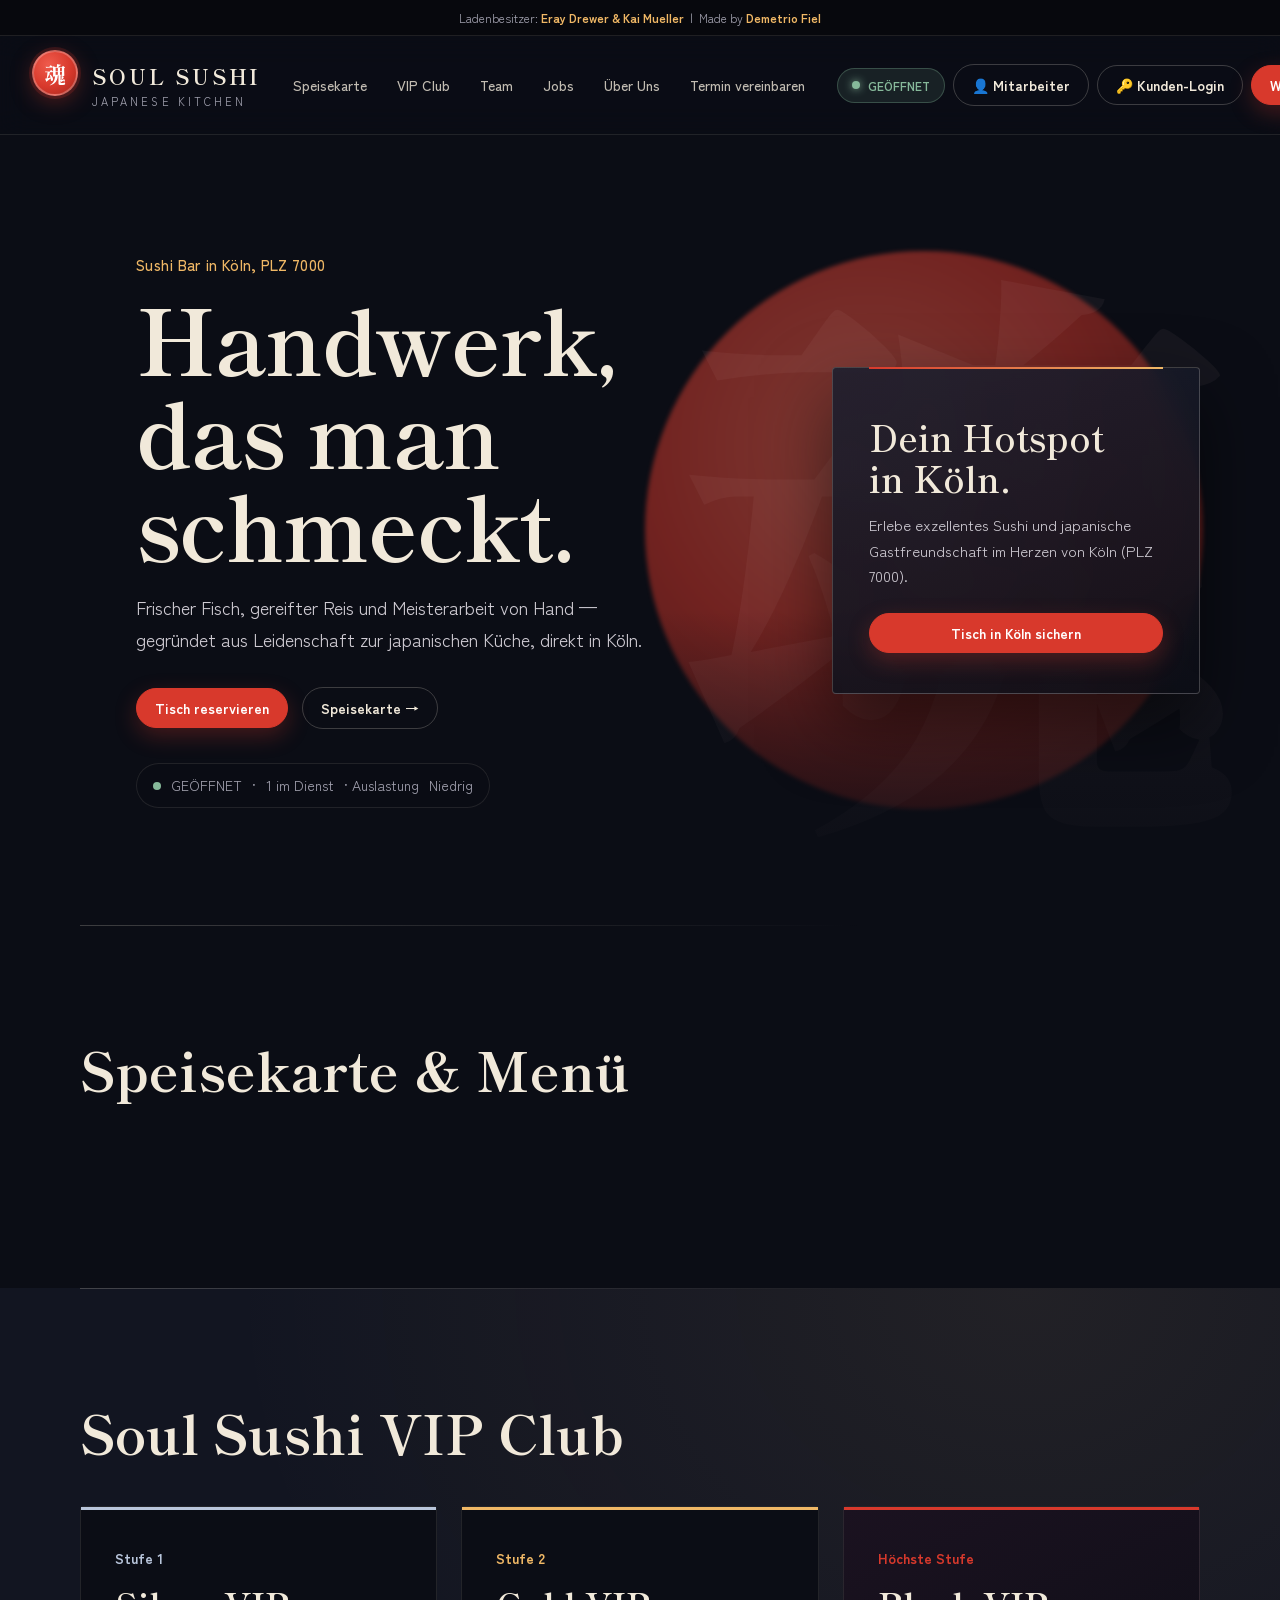
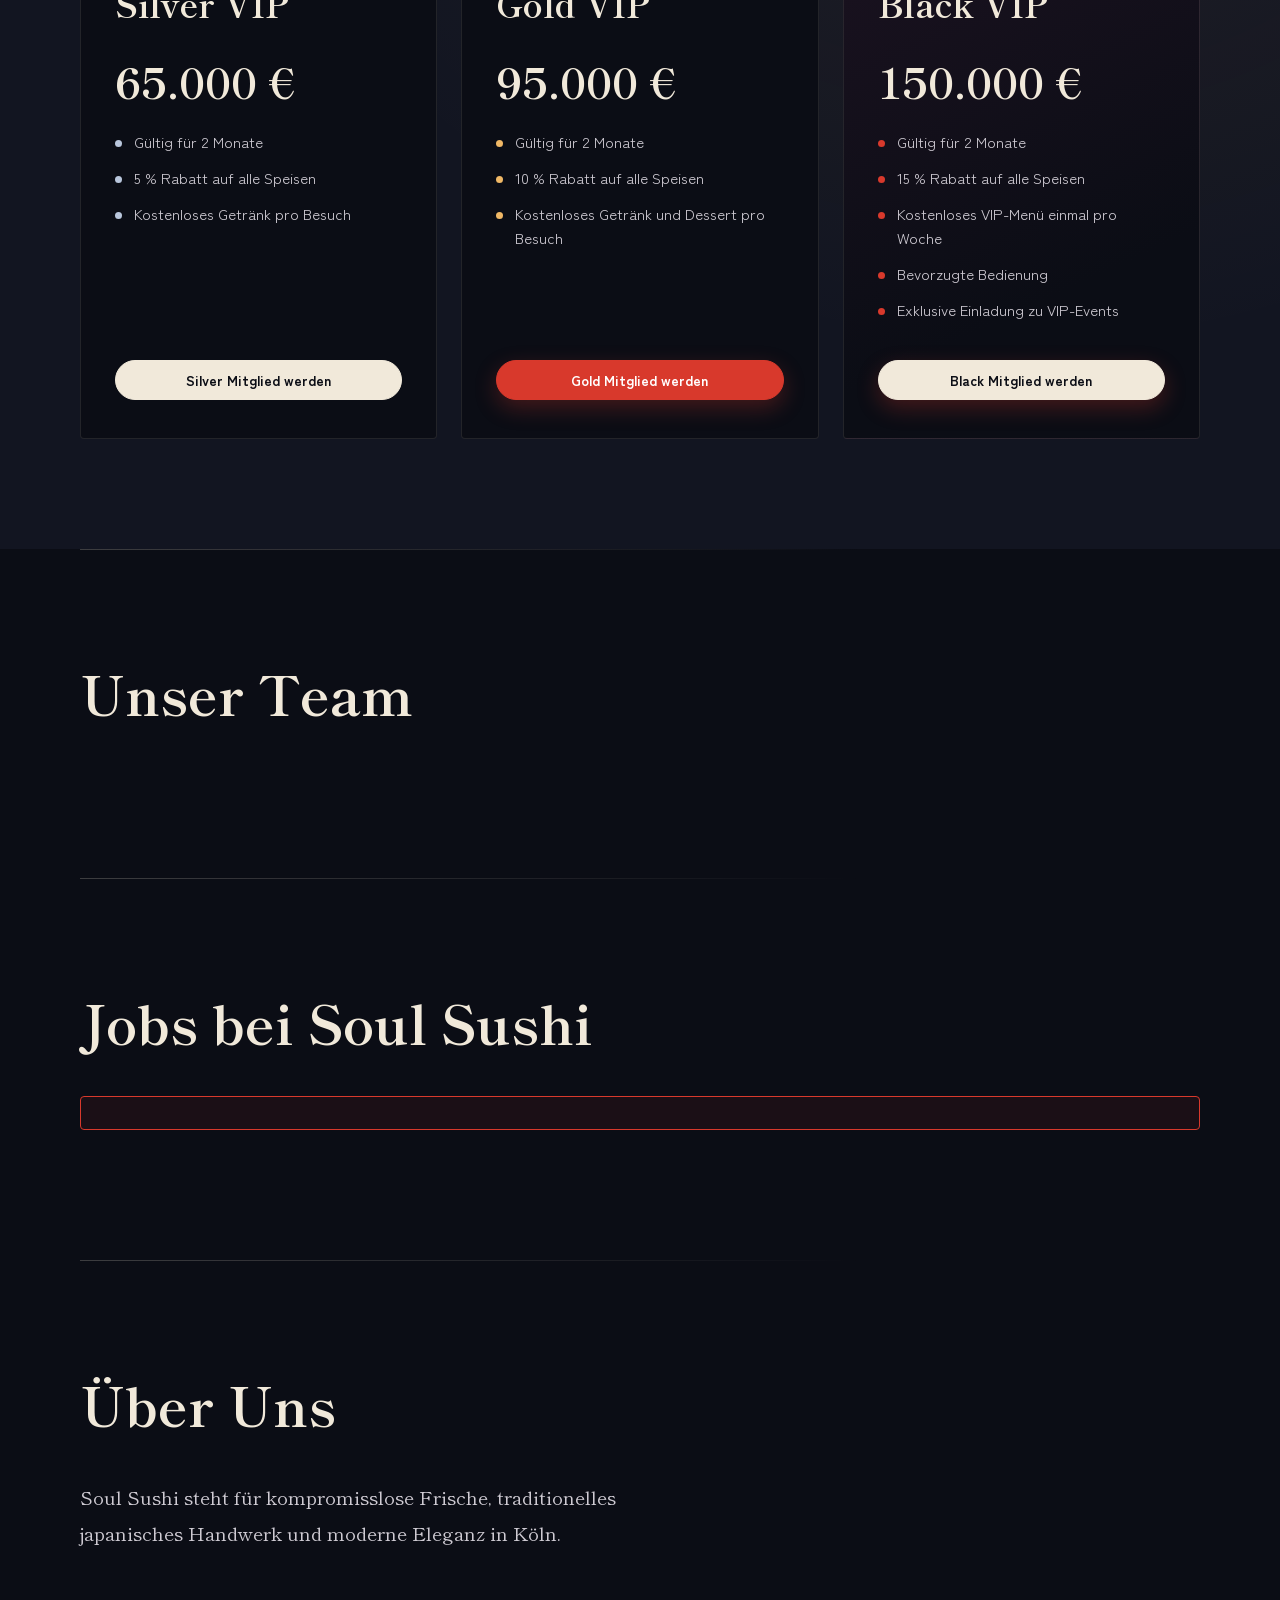
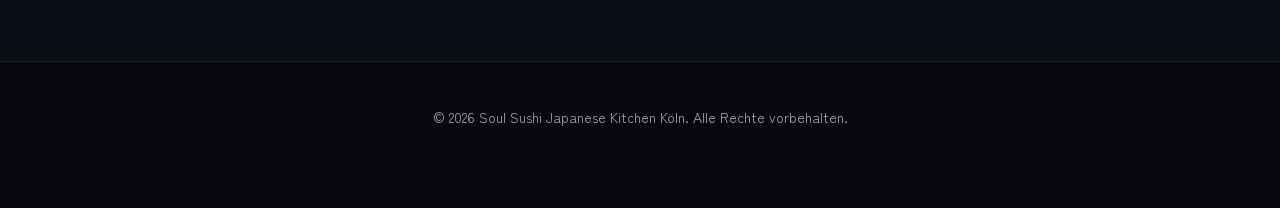
==== commit 19e4385f: "Add files via upload" ====
--- a/index.html
+++ b/index.html
@@ -4,6 +4,9 @@
     <meta charset="UTF-8">
     <meta name="viewport" content="width=device-width, initial-scale=1.0">
     <title>SOUL SUSHI — Japanese Kitchen</title>
+    <meta name="description" content="Soul Sushi Japanese Kitchen – Speisekarte, Tischreservierung, VIP Club und Jobs.">
+    <meta name="theme-color" content="#07080d">
+    <link rel="icon" href="data:image/svg+xml,%3Csvg xmlns=%27http://www.w3.org/2000/svg%27 viewBox=%270 0 100 100%27%3E%3Crect width=%27100%27 height=%27100%27 rx=%2722%27 fill=%27%23c82333%27/%3E%3Ctext x=%2750%27 y=%2770%27 font-size=%2765%27 text-anchor=%27middle%27 fill=%27%23f1e9da%27%3E魂%3C/text%3E%3C/svg%3E">
     <link rel="preconnect" href="https://fonts.googleapis.com">
     <link href="https://fonts.googleapis.com/css2?family=Shippori+Mincho:wght@500;600;700&family=Zen+Kaku+Gothic+New:wght@400;500;700&display=swap" rel="stylesheet">
     <link rel="stylesheet" href="style.css">
@@ -85,13 +88,13 @@
             <div class="section-header">
                 <h2>Soul Sushi VIP Club</h2>
             </div>
-            <div class="vip-grid" id="vipGrid">
+            <div class="vip-grid">
                 <div class="vip-card silver">
                     <div>
                         <span class="vip-tier-label">Stufe 1</span>
                         <h3>Silver VIP</h3>
-                        <div class="vip-price">45.000 €</div>
-                        <ul class="vip-features"><li>5 % Rabatt auf alle Speisen</li><li>Kostenloses Getränk pro Besuch</li></ul>
+                        <div class="vip-price">65.000 €</div>
+                        <ul class="vip-features"><li>Gültig für 2 Monate</li><li>5 % Rabatt auf alle Speisen</li><li>Kostenloses Getränk pro Besuch</li></ul>
                     </div>
                     <button type="button" class="btn-white full-width" onclick="openVipApplyModal('Silver VIP')">Silver Mitglied werden</button>
                 </div>
@@ -99,8 +102,8 @@
                     <div>
                         <span class="vip-tier-label">Stufe 2</span>
                         <h3>Gold VIP</h3>
-                        <div class="vip-price">75.000 €</div>
-                        <ul class="vip-features"><li>10 % Rabatt auf alle Speisen</li><li>Kostenloses Getränk und Dessert pro Besuch</li></ul>
+                        <div class="vip-price">95.000 €</div>
+                        <ul class="vip-features"><li>Gültig für 2 Monate</li><li>10 % Rabatt auf alle Speisen</li><li>Kostenloses Getränk und Dessert pro Besuch</li></ul>
                     </div>
                     <button type="button" class="btn-red full-width" onclick="openVipApplyModal('Gold VIP')">Gold Mitglied werden</button>
                 </div>
@@ -108,8 +111,8 @@
                     <div>
                         <span class="vip-tier-label">Höchste Stufe</span>
                         <h3>Black VIP</h3>
-                        <div class="vip-price">125.000 €</div>
-                        <ul class="vip-features"><li>15 % Rabatt auf alle Speisen</li><li>Kostenloses VIP-Menü einmal pro Woche</li><li>Bevorzugte Bedienung</li><li>Exklusive Einladung zu VIP-Events</li></ul>
+                        <div class="vip-price">150.000 €</div>
+                        <ul class="vip-features"><li>Gültig für 2 Monate</li><li>15 % Rabatt auf alle Speisen</li><li>Kostenloses VIP-Menü einmal pro Woche</li><li>Bevorzugte Bedienung</li><li>Exklusive Einladung zu VIP-Events</li></ul>
                     </div>
                     <button type="button" class="btn-red full-width" style="background: var(--washi); color: var(--ink); border-color: var(--washi);" onclick="openVipApplyModal('Black VIP')">Black Mitglied werden</button>
                 </div>
@@ -172,7 +175,9 @@
                 <p style="margin: 0 0 10px 0; font-size: 14px;"><strong>Kundenstatus:</strong> <span id="profileVipBadge" style="color: var(--lantern);">Kein VIP</span></p>
                 <p style="margin: 0 0 10px 0; font-size: 14px;"><strong>Stammkunden-Status:</strong> <span id="profileStammBadge">Nein</span></p>
                 <p style="margin: 0 0 10px 0; font-size: 14px;"><strong>Hausverbot:</strong> <span id="profileHausverbotBadge" style="color: var(--matcha);">Nein</span></p>
-                <p style="margin: 0; font-size: 14px;"><strong>Dein Rabatt:</strong> <span id="profileDiscount" style="color: var(--matcha);">0 %</span></p>
+                <p style="margin: 0 0 10px 0; font-size: 14px;"><strong>Dein Rabatt:</strong> <span id="profileDiscount" style="color: var(--matcha);">0 %</span></p>
+                <p id="profileVipUntilRow" style="margin: 0; font-size: 14px; display:none;"><strong>VIP gültig bis:</strong> <span id="profileVipUntil"></span></p>
+                <p id="profileVipNotice" style="margin: 12px 0 0; font-size: 13px; display:none; padding: 10px 12px; border-radius: 3px; border: 1px solid var(--lantern); color: var(--lantern);"></p>
             </div>
             <div style="margin-bottom: 20px;">
                 <p style="margin: 0 0 10px 0; font-size: 14px;"><strong>Deine Termine</strong></p>
--- a/style.css
+++ b/style.css
@@ -380,3 +380,11 @@
 .rs-card-actions .btn-nav-outline { color: var(--text-main); background: transparent; border: 1px solid rgba(241, 233, 218, .22); }
 .rs-empty { color: #888; }
 @media (max-width: 900px) { .rs-board, .nj-cols { grid-template-columns: 1fr; } }
+
+/* ---------- Mengenwahl (+ / −) ---------- */
+.dish-actions { display: flex; align-items: center; gap: 12px; margin-top: 18px; flex-wrap: wrap; }
+.dish-actions .btn-red { flex: 1; min-width: 150px; }
+.qty-stepper { display: inline-flex; align-items: center; gap: 4px; border: 1px solid rgba(255,255,255,.25); border-radius: 999px; padding: 3px; background: rgba(255,255,255,.03); }
+.qty-btn { width: 30px; height: 30px; border-radius: 50%; border: none; background: rgba(241,233,218,.08); color: var(--washi, #fff); font-size: 18px; line-height: 1; cursor: pointer; transition: background .2s; }
+.qty-btn:hover { background: var(--lacquer, #c82333); color: #fff; }
+.qty-val { min-width: 26px; text-align: center; font-weight: 700; font-size: 14px; }
--- a/site.css
+++ b/site.css
@@ -307,3 +307,11 @@
 .apply-banner.open { border-color: var(--matcha, #86b99a); background: rgba(134,185,154,.1); }
 .apply-banner.closed { border-color: var(--lacquer, #d8392c); background: rgba(216,57,44,.08); }
 .apply-banner span { font-size: .9rem; opacity: .8; }
+
+/* ---------- Mengenwahl (+ / −) ---------- */
+.dish-actions { display: flex; align-items: center; gap: 12px; margin-top: 18px; flex-wrap: wrap; }
+.dish-actions .btn-red { flex: 1; min-width: 150px; }
+.qty-stepper { display: inline-flex; align-items: center; gap: 4px; border: 1px solid var(--line-strong); border-radius: 999px; padding: 3px; background: rgba(255,255,255,.03); }
+.qty-btn { width: 30px; height: 30px; border-radius: 50%; border: none; background: rgba(241,233,218,.08); color: var(--washi, #fff); font-size: 18px; line-height: 1; cursor: pointer; transition: background .2s; }
+.qty-btn:hover { background: var(--lacquer, #c82333); color: #fff; }
+.qty-val { min-width: 26px; text-align: center; font-weight: 700; font-size: 14px; }
